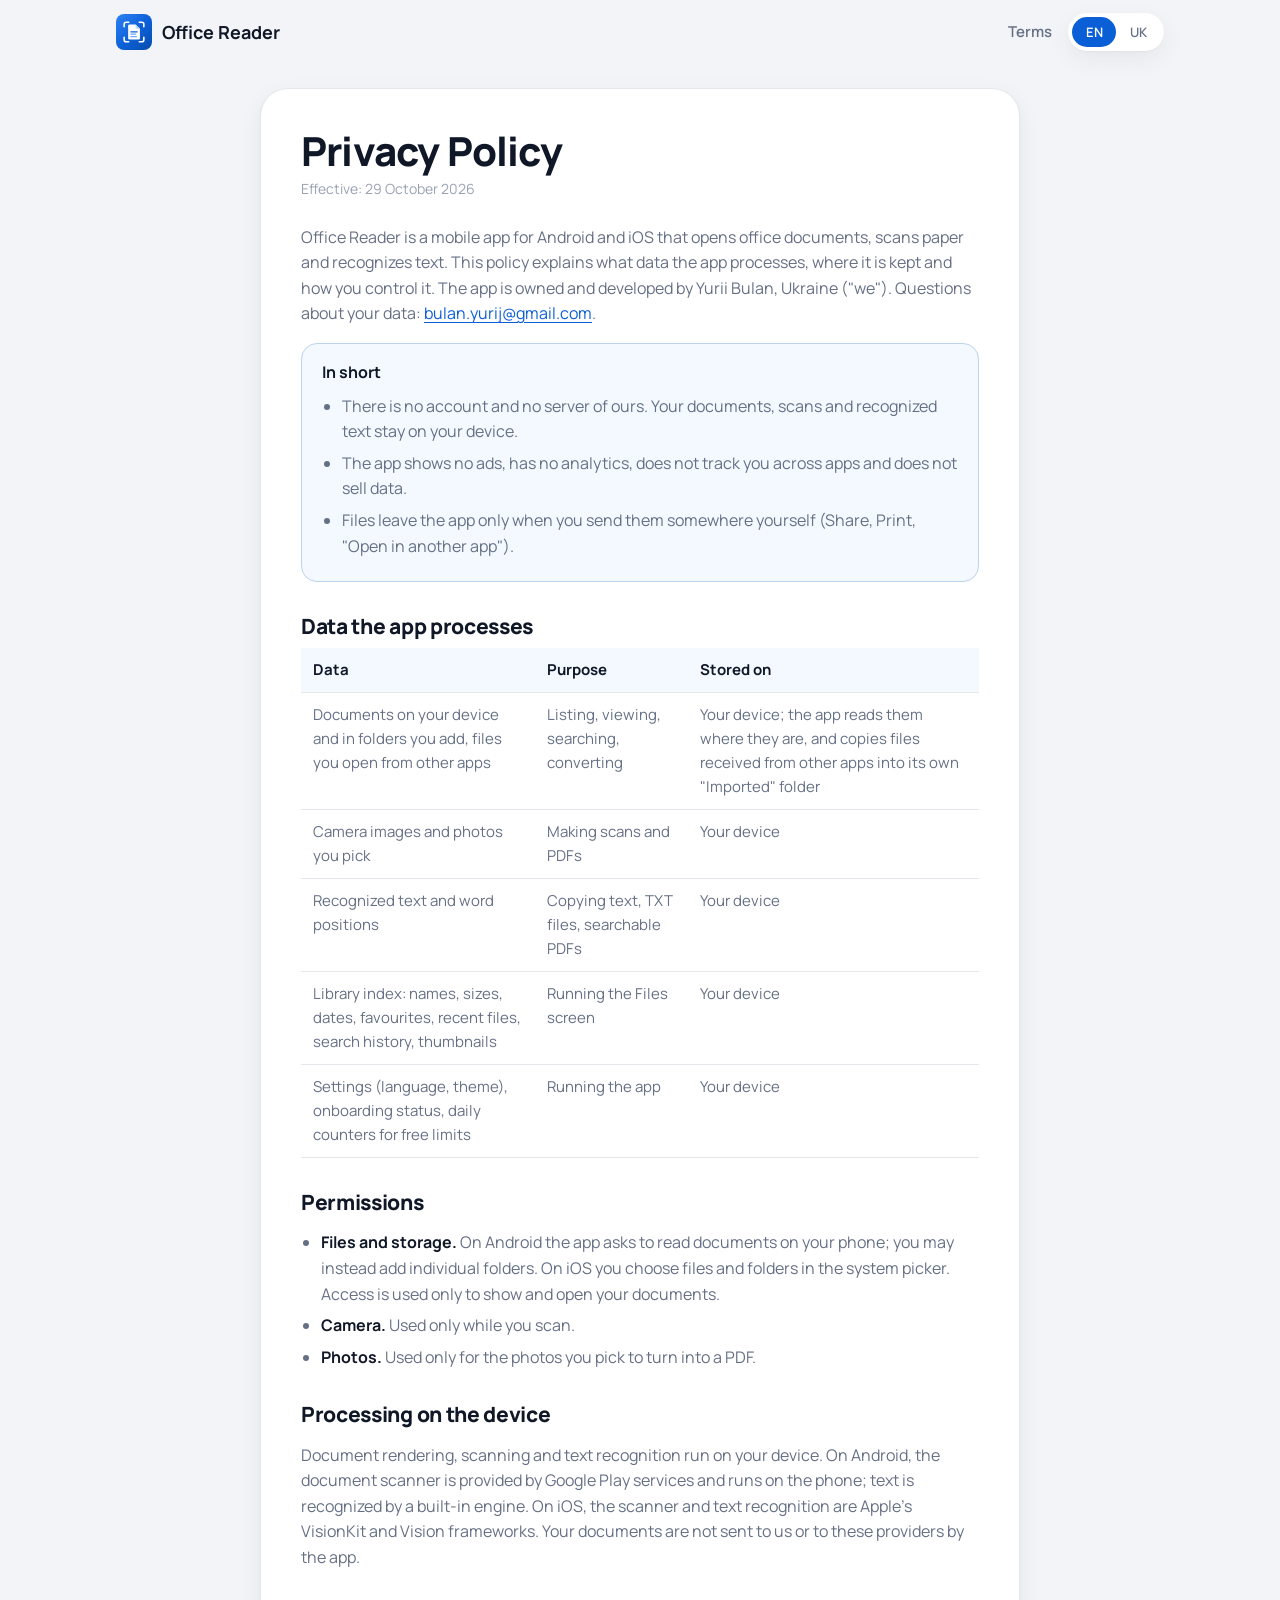
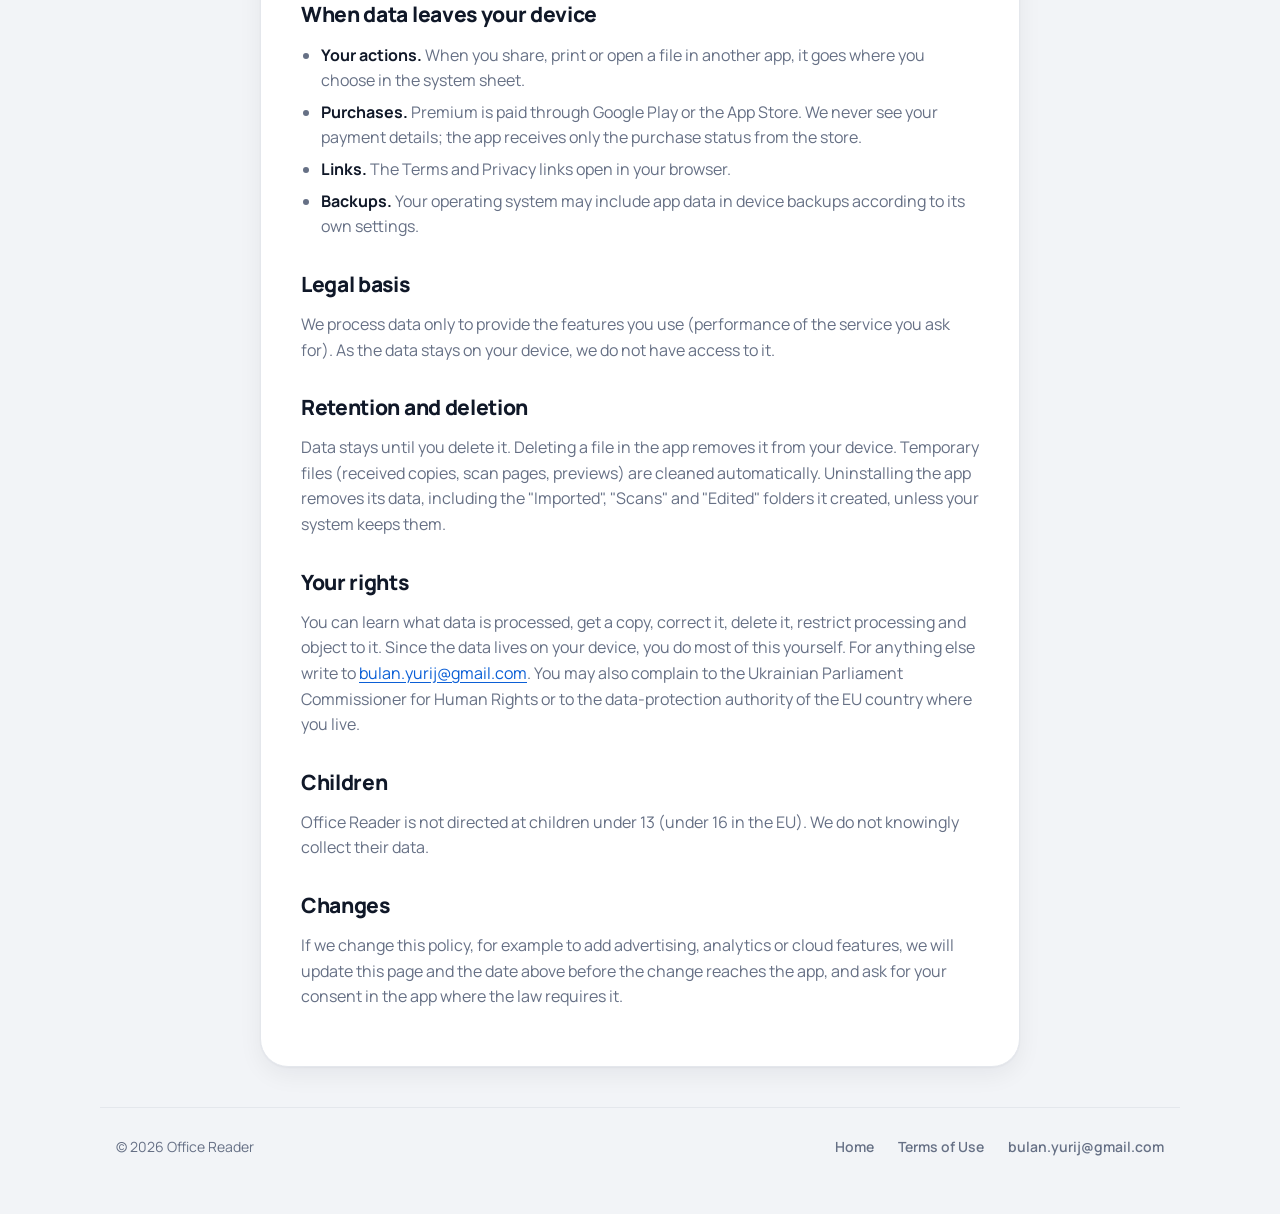
==== privacy.html @ c8435c1b "Use the new app icon; fix hero gutter and ghost button in dark mode Co-Authored-By: Claude Opus 5.5 " ====
<!doctype html>
<html lang="en" data-lang="en" data-title-en="Privacy Policy · Office Reader" data-title-uk="Політика конфіденційності · Office Reader">
<head>
<meta charset="utf-8">
<meta name="viewport" content="width=device-width, initial-scale=1">
<title>Privacy Policy · Office Reader</title>
<meta name="description" content="How Office Reader handles your documents and data.">
<link rel="icon" href="img/mark.svg" type="image/svg+xml">
<link rel="apple-touch-icon" href="img/apple-touch-icon.png">
<link rel="preconnect" href="https://fonts.googleapis.com">
<link rel="preconnect" href="https://fonts.gstatic.com" crossorigin>
<link href="https://fonts.googleapis.com/css2?family=Manrope:wght@400;500;600;700;800&display=swap" rel="stylesheet">
<link rel="stylesheet" href="site.css">
</head>
<body>
<header class="top">
  <div class="wrap">
    <a class="brand" href="./"><img src="img/mark.svg" alt="">Office Reader</a>
    <nav>
      <a class="link" href="terms.html"><span lang="en">Terms</span><span lang="uk">Умови</span></a>
      <div class="lang" role="group" aria-label="Language">
        <button type="button" data-set="en" aria-pressed="true">EN</button>
        <button type="button" data-set="uk" aria-pressed="false">UK</button>
      </div>
    </nav>
  </div>
</header>

<main class="wrap">
<article class="doc" lang="en">
  <h1>Privacy Policy</h1>
  <p class="date">Effective: 29 October 2026</p>
  <p>Office Reader is a mobile app for Android and iOS that opens office documents, scans paper and recognizes text. This policy explains what data the app processes, where it is kept and how you control it. The app is owned and developed by Yurii Bulan, Ukraine ("we"). Questions about your data: <a href="mailto:bulan.yurij@gmail.com">bulan.yurij@gmail.com</a>.</p>

  <div class="summary">
    <strong>In short</strong>
    <ul>
      <li>There is no account and no server of ours. Your documents, scans and recognized text stay on your device.</li>
      <li>The app shows no ads, has no analytics, does not track you across apps and does not sell data.</li>
      <li>Files leave the app only when you send them somewhere yourself (Share, Print, "Open in another app").</li>
    </ul>
  </div>

  <h2>Data the app processes</h2>
  <div class="table-wrap"><table>
    <tr><th>Data</th><th>Purpose</th><th>Stored on</th></tr>
    <tr><td>Documents on your device and in folders you add, files you open from other apps</td><td>Listing, viewing, searching, converting</td><td>Your device; the app reads them where they are, and copies files received from other apps into its own "Imported" folder</td></tr>
    <tr><td>Camera images and photos you pick</td><td>Making scans and PDFs</td><td>Your device</td></tr>
    <tr><td>Recognized text and word positions</td><td>Copying text, TXT files, searchable PDFs</td><td>Your device</td></tr>
    <tr><td>Library index: names, sizes, dates, favourites, recent files, search history, thumbnails</td><td>Running the Files screen</td><td>Your device</td></tr>
    <tr><td>Settings (language, theme), onboarding status, daily counters for free limits</td><td>Running the app</td><td>Your device</td></tr>
  </table></div>

  <h2>Permissions</h2>
  <ul>
    <li><strong>Files and storage.</strong> On Android the app asks to read documents on your phone; you may instead add individual folders. On iOS you choose files and folders in the system picker. Access is used only to show and open your documents.</li>
    <li><strong>Camera.</strong> Used only while you scan.</li>
    <li><strong>Photos.</strong> Used only for the photos you pick to turn into a PDF.</li>
  </ul>

  <h2>Processing on the device</h2>
  <p>Document rendering, scanning and text recognition run on your device. On Android, the document scanner is provided by Google Play services and runs on the phone; text is recognized by a built-in engine. On iOS, the scanner and text recognition are Apple's VisionKit and Vision frameworks. Your documents are not sent to us or to these providers by the app.</p>

  <h2>When data leaves your device</h2>
  <ul>
    <li><strong>Your actions.</strong> When you share, print or open a file in another app, it goes where you choose in the system sheet.</li>
    <li><strong>Purchases.</strong> Premium is paid through Google Play or the App Store. We never see your payment details; the app receives only the purchase status from the store.</li>
    <li><strong>Links.</strong> The Terms and Privacy links open in your browser.</li>
    <li><strong>Backups.</strong> Your operating system may include app data in device backups according to its own settings.</li>
  </ul>

  <h2>Legal basis</h2>
  <p>We process data only to provide the features you use (performance of the service you ask for). As the data stays on your device, we do not have access to it.</p>

  <h2>Retention and deletion</h2>
  <p>Data stays until you delete it. Deleting a file in the app removes it from your device. Temporary files (received copies, scan pages, previews) are cleaned automatically. Uninstalling the app removes its data, including the "Imported", "Scans" and "Edited" folders it created, unless your system keeps them.</p>

  <h2>Your rights</h2>
  <p>You can learn what data is processed, get a copy, correct it, delete it, restrict processing and object to it. Since the data lives on your device, you do most of this yourself. For anything else write to <a href="mailto:bulan.yurij@gmail.com">bulan.yurij@gmail.com</a>. You may also complain to the Ukrainian Parliament Commissioner for Human Rights or to the data-protection authority of the EU country where you live.</p>

  <h2>Children</h2>
  <p>Office Reader is not directed at children under 13 (under 16 in the EU). We do not knowingly collect their data.</p>

  <h2>Changes</h2>
  <p>If we change this policy, for example to add advertising, analytics or cloud features, we will update this page and the date above before the change reaches the app, and ask for your consent in the app where the law requires it.</p>
</article>

<article class="doc" lang="uk">
  <h1>Політика конфіденційності</h1>
  <p class="date">Набирає чинності: 29 жовтня 2026 року</p>
  <p>Office Reader — мобільний застосунок для Android та iOS, який відкриває офісні документи, сканує папір і розпізнає текст. Ця політика пояснює, які дані він обробляє, де вони зберігаються і як ними керувати. Власник і розробник застосунку — Юрій Булан (Yurii Bulan), Україна («ми»). Питання щодо даних: <a href="mailto:bulan.yurij@gmail.com">bulan.yurij@gmail.com</a>.</p>

  <div class="summary">
    <strong>Коротко</strong>
    <ul>
      <li>Немає облікового запису й нашого сервера. Ваші документи, скани й розпізнаний текст залишаються на пристрої.</li>
      <li>Застосунок не показує рекламу, не має аналітики, не відстежує вас між застосунками й не продає дані.</li>
      <li>Файли залишають застосунок лише тоді, коли ви самі їх кудись надсилаєте («Поділитися», «Друк», «Відкрити в іншому застосунку»).</li>
    </ul>
  </div>

  <h2>Які дані обробляє застосунок</h2>
  <div class="table-wrap"><table>
    <tr><th>Дані</th><th>Навіщо</th><th>Де зберігаються</th></tr>
    <tr><td>Документи на пристрої й у доданих папках, файли, відкриті з інших застосунків</td><td>Список, перегляд, пошук, конвертація</td><td>Ваш пристрій; застосунок читає їх на місці, а файли з інших застосунків копіює у власну папку «Імпортовані»</td></tr>
    <tr><td>Знімки камери й вибрані фото</td><td>Створення сканів і PDF</td><td>Ваш пристрій</td></tr>
    <tr><td>Розпізнаний текст і положення слів</td><td>Копіювання тексту, TXT-файли, PDF з пошуком</td><td>Ваш пристрій</td></tr>
    <tr><td>Індекс бібліотеки: назви, розміри, дати, обрані, недавні, історія пошуку, мініатюри</td><td>Робота екрана «Файли»</td><td>Ваш пристрій</td></tr>
    <tr><td>Налаштування (мова, тема), стан онбордингу, денні лічильники безкоштовних лімітів</td><td>Робота застосунку</td><td>Ваш пристрій</td></tr>
  </table></div>

  <h2>Дозволи</h2>
  <ul>
    <li><strong>Файли й сховище.</strong> На Android застосунок просить доступ до документів на телефоні; замість цього можна додати окремі папки. На iOS ви обираєте файли й папки в системному вікні. Доступ використовується лише для показу й відкриття ваших документів.</li>
    <li><strong>Камера.</strong> Лише під час сканування.</li>
    <li><strong>Фото.</strong> Лише ті фото, які ви обираєте для перетворення в PDF.</li>
  </ul>

  <h2>Обробка на пристрої</h2>
  <p>Відображення документів, сканування й розпізнавання тексту відбуваються на вашому пристрої. На Android сканер документів надають сервіси Google Play, і він працює на телефоні; текст розпізнає вбудований рушій. На iOS сканер і розпізнавання тексту — це фреймворки Apple VisionKit і Vision. Застосунок не надсилає ваші документи ні нам, ні цим постачальникам.</p>

  <h2>Коли дані залишають пристрій</h2>
  <ul>
    <li><strong>Ваші дії.</strong> Коли ви ділитеся файлом, друкуєте його чи відкриваєте в іншому застосунку, він потрапляє туди, куди ви оберете в системному меню.</li>
    <li><strong>Покупки.</strong> Premium оплачується через Google Play або App Store. Ми не бачимо платіжних даних; застосунок отримує від магазину лише статус покупки.</li>
    <li><strong>Посилання.</strong> Посилання на Умови й Політику відкриваються у вашому браузері.</li>
    <li><strong>Резервні копії.</strong> Операційна система може включати дані застосунку в резервні копії пристрою згідно зі своїми налаштуваннями.</li>
  </ul>

  <h2>Підстава обробки</h2>
  <p>Ми обробляємо дані лише для надання функцій, якими ви користуєтеся (виконання послуги, яку ви просите). Оскільки дані залишаються на вашому пристрої, ми не маємо до них доступу.</p>

  <h2>Зберігання й видалення</h2>
  <p>Дані зберігаються, доки ви їх не видалите. Видалення файлу в застосунку видаляє його з пристрою. Тимчасові файли (отримані копії, сторінки сканів, мініатюри) прибираються автоматично. Видалення застосунку видаляє його дані, зокрема створені ним папки «Імпортовані», «Scans» та «Edited», якщо система їх не зберігає.</p>

  <h2>Ваші права</h2>
  <p>Ви маєте право знати, які дані обробляються, отримати їх копію, виправити, видалити, обмежити обробку й заперечити проти неї. Оскільки дані зберігаються на вашому пристрої, більшість цього ви робите самі. З інших питань напишіть на <a href="mailto:bulan.yurij@gmail.com">bulan.yurij@gmail.com</a>. Ви також можете звернутися до Уповноваженого Верховної Ради України з прав людини або до наглядового органу країни ЄС, де проживаєте.</p>

  <h2>Діти</h2>
  <p>Office Reader не призначений для дітей до 13 років (до 16 років у ЄС). Ми свідомо не збираємо їхніх даних.</p>

  <h2>Зміни</h2>
  <p>Якщо ми змінимо політику, наприклад додамо рекламу, аналітику чи хмарні функції, ми оновимо цю сторінку й дату вище до того, як зміна з'явиться в застосунку, і попросимо вашої згоди в застосунку, де цього вимагає закон.</p>
</article>
</main>

<footer>
  <div class="wrap">
    <span class="copy">© 2026 Office Reader</span>
    <a href="./"><span lang="en">Home</span><span lang="uk">Головна</span></a>
    <a href="terms.html"><span lang="en">Terms of Use</span><span lang="uk">Умови використання</span></a>
    <a href="mailto:bulan.yurij@gmail.com">bulan.yurij@gmail.com</a>
  </div>
</footer>
<script src="site.js"></script>
</body>
</html>
---- site.css ----
/* Office Reader site. Tokens follow the app theme (assets/color/colors.xml). */
:root {
  --bg: #F2F4F7;
  --surface: #FFFFFF;
  --subtle: #E6F1FF;
  --accent-bg: #F3F9FF;
  --text: #101828;
  --text-2: #667085;
  --text-3: #98A2B3;
  --border: #E4E7EC;
  --brand: #0B5FD6;
  --brand-pressed: #094CAB;
  --brand-soft: #BAD4EE;
  --pdf: #E5484D;
  --word: #2B6CDB;
  --excel: #1D9A5B;
  --ppt: #E8730C;
  --images: #0E9AA7;
  --books: #7C4DDB;
  --radius: 20px;
  --shadow: 0 1px 2px rgba(16, 24, 40, .04), 0 8px 24px rgba(16, 24, 40, .06);
  color-scheme: light;
}
@media (prefers-color-scheme: dark) {
  :root:not([data-theme="light"]) {
    --bg: #0F172A; --surface: #1E293B; --subtle: #2E6A9E; --accent-bg: #0F2233;
    --text: #FFFFFF; --text-2: #CBD5E1; --text-3: #94A3B8; --border: #334155;
    --brand: #6EA8FF; --brand-pressed: #094CAB; --brand-soft: #2E6A9E;
    --pdf: #FF6B6F; --word: #6A9DF2; --excel: #3FC782; --ppt: #FF9A45;
    --images: #33C5D1; --books: #A584F2;
    --shadow: none; color-scheme: dark;
  }
}
:root[data-theme="dark"] {
  --bg: #0F172A; --surface: #1E293B; --subtle: #2E6A9E; --accent-bg: #0F2233;
  --text: #FFFFFF; --text-2: #CBD5E1; --text-3: #94A3B8; --border: #334155;
  --brand: #6EA8FF; --brand-pressed: #094CAB; --brand-soft: #2E6A9E;
  --pdf: #FF6B6F; --word: #6A9DF2; --excel: #3FC782; --ppt: #FF9A45;
  --images: #33C5D1; --books: #A584F2;
  --shadow: none; color-scheme: dark;
}

* { box-sizing: border-box; }
html { -webkit-text-size-adjust: 100%; }
body {
  margin: 0;
  background: var(--bg);
  color: var(--text);
  font: 16px/1.6 "Manrope", system-ui, -apple-system, "Segoe UI", sans-serif;
}
a { color: var(--brand); text-underline-offset: 3px; }
img { max-width: 100%; display: block; }

/* Language: both texts are in the page, one is shown. */
html[data-lang="en"] [lang="uk"]:not(html),
html[data-lang="uk"] [lang="en"]:not(html) { display: none !important; }

.wrap { max-width: 1080px; margin: 0 auto; padding: 0 16px; }

/* Header */
.top {
  position: sticky; top: 0; z-index: 10;
  background: color-mix(in srgb, var(--bg) 88%, transparent);
  backdrop-filter: blur(12px);
  -webkit-backdrop-filter: blur(12px);
}
.top .wrap { display: flex; align-items: center; gap: 12px; height: 64px; }
.brand { display: flex; align-items: center; gap: 10px; color: var(--text); text-decoration: none; font-weight: 700; font-size: 18px; }
.brand img { width: 36px; height: 36px; }
.top nav { margin-left: auto; display: flex; align-items: center; gap: 4px; }
.top nav a.link { color: var(--text-2); text-decoration: none; font-weight: 600; font-size: 15px; padding: 8px 12px; border-radius: 999px; }
.top nav a.link:hover { color: var(--text); background: var(--surface); }
.lang { display: inline-flex; background: var(--surface); border-radius: 999px; padding: 4px; box-shadow: var(--shadow); }
.lang button {
  border: 0; background: none; font: 600 13px "Manrope", sans-serif; color: var(--text-2);
  padding: 6px 12px; border-radius: 999px; cursor: pointer; min-width: 44px;
}
.lang button[aria-pressed="true"] { background: var(--brand); color: #fff; }
@media (max-width: 640px) { .top nav a.link { display: none; } }

/* Hero */
.hero { display: grid; grid-template-columns: 1.1fr .9fr; gap: 48px; align-items: center; padding-top: 56px; padding-bottom: 72px; }
.eyebrow {
  display: inline-flex; align-items: center; gap: 8px; background: var(--subtle); color: var(--brand);
  font-weight: 700; font-size: 13px; padding: 6px 12px; border-radius: 999px;
}
:root[data-theme="dark"] .eyebrow { color: #fff; }
@media (prefers-color-scheme: dark) { :root:not([data-theme="light"]) .eyebrow { color: #fff; } }
h1 { font-size: clamp(36px, 6vw, 56px); line-height: 1.08; letter-spacing: -.02em; margin: 18px 0 16px; font-weight: 800; }
.lead { font-size: 19px; color: var(--text-2); margin: 0 0 28px; max-width: 34em; }
.cta { display: flex; flex-wrap: wrap; gap: 12px; align-items: center; }
.btn {
  display: inline-flex; align-items: center; justify-content: center; gap: 8px; min-height: 52px;
  padding: 0 28px; border-radius: 999px; font-weight: 700; font-size: 16px; text-decoration: none;
  background: var(--brand); color: #fff;
}
:root[data-theme="dark"] .btn:not(.ghost) { background: #0B5FD6; }
@media (prefers-color-scheme: dark) { :root:not([data-theme="light"]) .btn:not(.ghost) { background: #0B5FD6; } }
.btn:not(.ghost):hover { background: var(--brand-pressed) !important; }
.btn.ghost:hover { border-color: var(--brand); }
.btn.ghost { background: var(--surface); color: var(--text); border: 1px solid var(--border); }
.note { color: var(--text-3); font-size: 14px; margin-top: 14px; }
.types { display: flex; flex-wrap: wrap; gap: 8px; margin-top: 28px; }
.chip {
  font-size: 12px; font-weight: 800; letter-spacing: .02em; color: #fff;
  padding: 4px 9px; border-radius: 6px;
}
.chip.pdf { background: var(--pdf); } .chip.word { background: var(--word); }
.chip.excel { background: var(--excel); } .chip.ppt { background: var(--ppt); }
.chip.text { background: var(--text-2); } .chip.img { background: var(--images); }

.phones { position: relative; display: flex; justify-content: center; min-height: 520px; }
.phone {
  width: 250px; border-radius: 36px; background: #101828; padding: 9px;
  box-shadow: 0 30px 60px -20px rgba(16, 24, 40, .35);
}
.phone img { border-radius: 28px; width: 100%; aspect-ratio: 1080 / 2400; object-fit: cover; background: var(--surface); }
.phones .phone.back { position: absolute; transform: translate(-46%, 40px) rotate(-6deg); opacity: .96; }
.phones .phone.front { position: relative; transform: translateX(22%); }
@media (max-width: 860px) {
  .hero { grid-template-columns: 1fr; padding-top: 32px; gap: 32px; }
  .phones { min-height: 0; }
  .phone { width: 200px; }
  .phones .phone.back { transform: translate(-40%, 28px) rotate(-6deg); }
  .phones .phone.front { transform: translateX(28%); }
}

/* Sections */
section { padding: 56px 0; }
.section-head { max-width: 640px; margin-bottom: 28px; }
h2 { font-size: clamp(26px, 4vw, 36px); line-height: 1.15; letter-spacing: -.015em; margin: 0 0 10px; font-weight: 800; }
.section-head p { color: var(--text-2); margin: 0; font-size: 17px; }

.grid { display: grid; grid-template-columns: repeat(3, 1fr); gap: 16px; }
@media (max-width: 900px) { .grid { grid-template-columns: repeat(2, 1fr); } }
@media (max-width: 600px) { .grid { grid-template-columns: 1fr; } }
.card {
  background: var(--surface); border-radius: var(--radius); padding: 24px;
  border: 1px solid var(--border); box-shadow: var(--shadow);
}
.card h3 { margin: 16px 0 6px; font-size: 18px; font-weight: 700; }
.card p { margin: 0; color: var(--text-2); font-size: 15px; }
.icon {
  width: 48px; height: 48px; border-radius: 14px; display: grid; place-items: center;
  background: var(--subtle); color: var(--brand);
}
:root[data-theme="dark"] .icon { color: #fff; }
@media (prefers-color-scheme: dark) { :root:not([data-theme="light"]) .icon { color: #fff; } }
.icon svg { width: 24px; height: 24px; }

/* Showcase */
.showcase { display: grid; grid-template-columns: repeat(4, 1fr); gap: 20px; }
.showcase figure { margin: 0; }
.showcase .phone { width: 100%; max-width: 240px; margin: 0 auto; }
.showcase figcaption { text-align: center; margin-top: 14px; font-weight: 700; }
.showcase figcaption span { display: block; font-weight: 500; color: var(--text-2); font-size: 14px; }
@media (max-width: 900px) { .showcase { grid-template-columns: repeat(2, 1fr); } }
@media (max-width: 480px) { .showcase { gap: 12px; } .showcase .phone { padding: 6px; border-radius: 26px; } .showcase .phone img { border-radius: 20px; } }

/* Privacy band */
.band {
  background: var(--brand); color: #fff; border-radius: 28px; padding: 40px;
  display: grid; grid-template-columns: 1.2fr 1fr; gap: 32px; align-items: center;
}
:root[data-theme="dark"] .band { background: #094CAB; }
@media (prefers-color-scheme: dark) { :root:not([data-theme="light"]) .band { background: #094CAB; } }
.band h2 { color: #fff; }
.band p { color: rgba(255, 255, 255, .85); margin: 0; font-size: 17px; }
.band ul { list-style: none; margin: 0; padding: 0; display: grid; gap: 12px; }
.band li { background: rgba(255, 255, 255, .12); border-radius: 14px; padding: 12px 16px; font-weight: 600; }
@media (max-width: 800px) { .band { grid-template-columns: 1fr; padding: 28px 20px; } }

/* Plans */
.plans { display: grid; grid-template-columns: 1fr 1fr; gap: 16px; }
@media (max-width: 700px) { .plans { grid-template-columns: 1fr; } }
.plan h3 { margin-top: 0; font-size: 20px; }
.plan ul { margin: 14px 0 0; padding: 0; list-style: none; display: grid; gap: 10px; }
.plan li { display: flex; gap: 10px; color: var(--text-2); font-size: 15px; }
.plan li::before { content: ""; flex: none; width: 20px; height: 20px; margin-top: 2px; border-radius: 50%; background: var(--subtle) url("data:image/svg+xml,%3Csvg xmlns='http://www.w3.org/2000/svg' viewBox='0 0 20 20'%3E%3Cpath d='M6 10.5l2.5 2.5L14 7.5' fill='none' stroke='%230B5FD6' stroke-width='2' stroke-linecap='round' stroke-linejoin='round'/%3E%3C/svg%3E") center/20px no-repeat; }
.plan.pro { border: 2px solid var(--brand); }
.badge { display: inline-block; background: var(--brand); color: #fff; font-size: 12px; font-weight: 800; padding: 3px 9px; border-radius: 6px; margin-left: 6px; vertical-align: 3px; }
:root[data-theme="dark"] .badge { background: #0B5FD6; }
@media (prefers-color-scheme: dark) { :root:not([data-theme="light"]) .badge { background: #0B5FD6; } }
.price { color: var(--text-2); font-size: 14px; margin-top: 16px; }

/* Footer */
footer { padding: 40px 0 56px; color: var(--text-2); font-size: 14px; }
footer .wrap { display: flex; flex-wrap: wrap; gap: 12px 24px; align-items: center; border-top: 1px solid var(--border); padding-top: 28px; }
footer a { color: var(--text-2); text-decoration: none; font-weight: 600; }
footer a:hover { color: var(--text); }
footer .copy { margin-right: auto; }

/* Legal pages */
.doc { max-width: 760px; margin: 24px auto 0; background: var(--surface); border-radius: 28px; padding: 40px; border: 1px solid var(--border); box-shadow: var(--shadow); }
@media (max-width: 640px) { .doc { padding: 24px 18px; border-radius: 20px; } }
.doc h1 { font-size: clamp(30px, 5vw, 40px); margin: 0 0 6px; }
.doc .date { color: var(--text-3); margin: 0 0 24px; font-size: 14px; }
.doc h2 { font-size: 21px; margin: 32px 0 10px; }
.doc p, .doc li { color: var(--text-2); }
.doc strong { color: var(--text); }
.doc ul { padding-left: 20px; }
.doc li { margin: 6px 0; }
.summary { background: var(--accent-bg); border: 1px solid var(--brand-soft); border-radius: 16px; padding: 16px 20px; }
.summary ul { margin: 8px 0 0; }
.table-wrap { overflow-x: auto; -webkit-overflow-scrolling: touch; }
table { width: 100%; border-collapse: collapse; font-size: 15px; min-width: 480px; }
th, td { text-align: left; padding: 10px 12px; border-bottom: 1px solid var(--border); vertical-align: top; color: var(--text-2); }
th { color: var(--text); font-weight: 700; background: var(--accent-bg); }
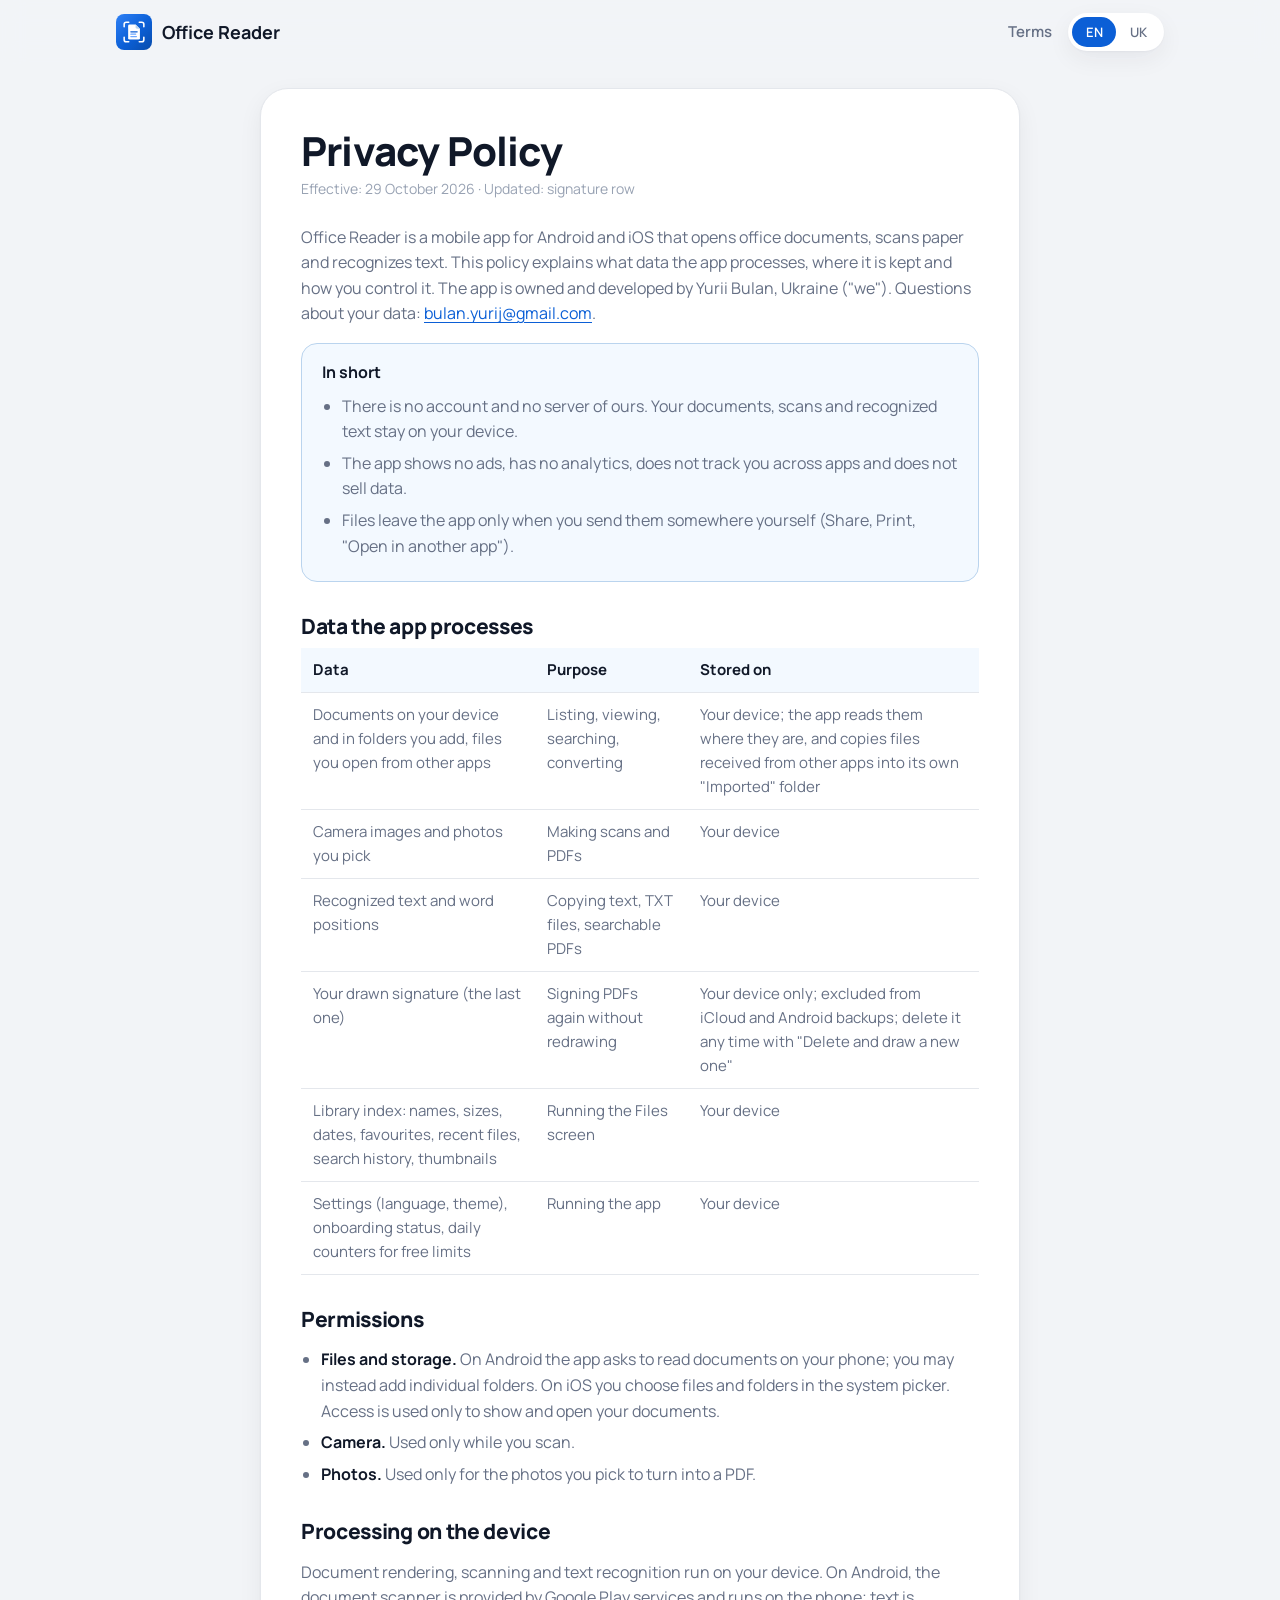
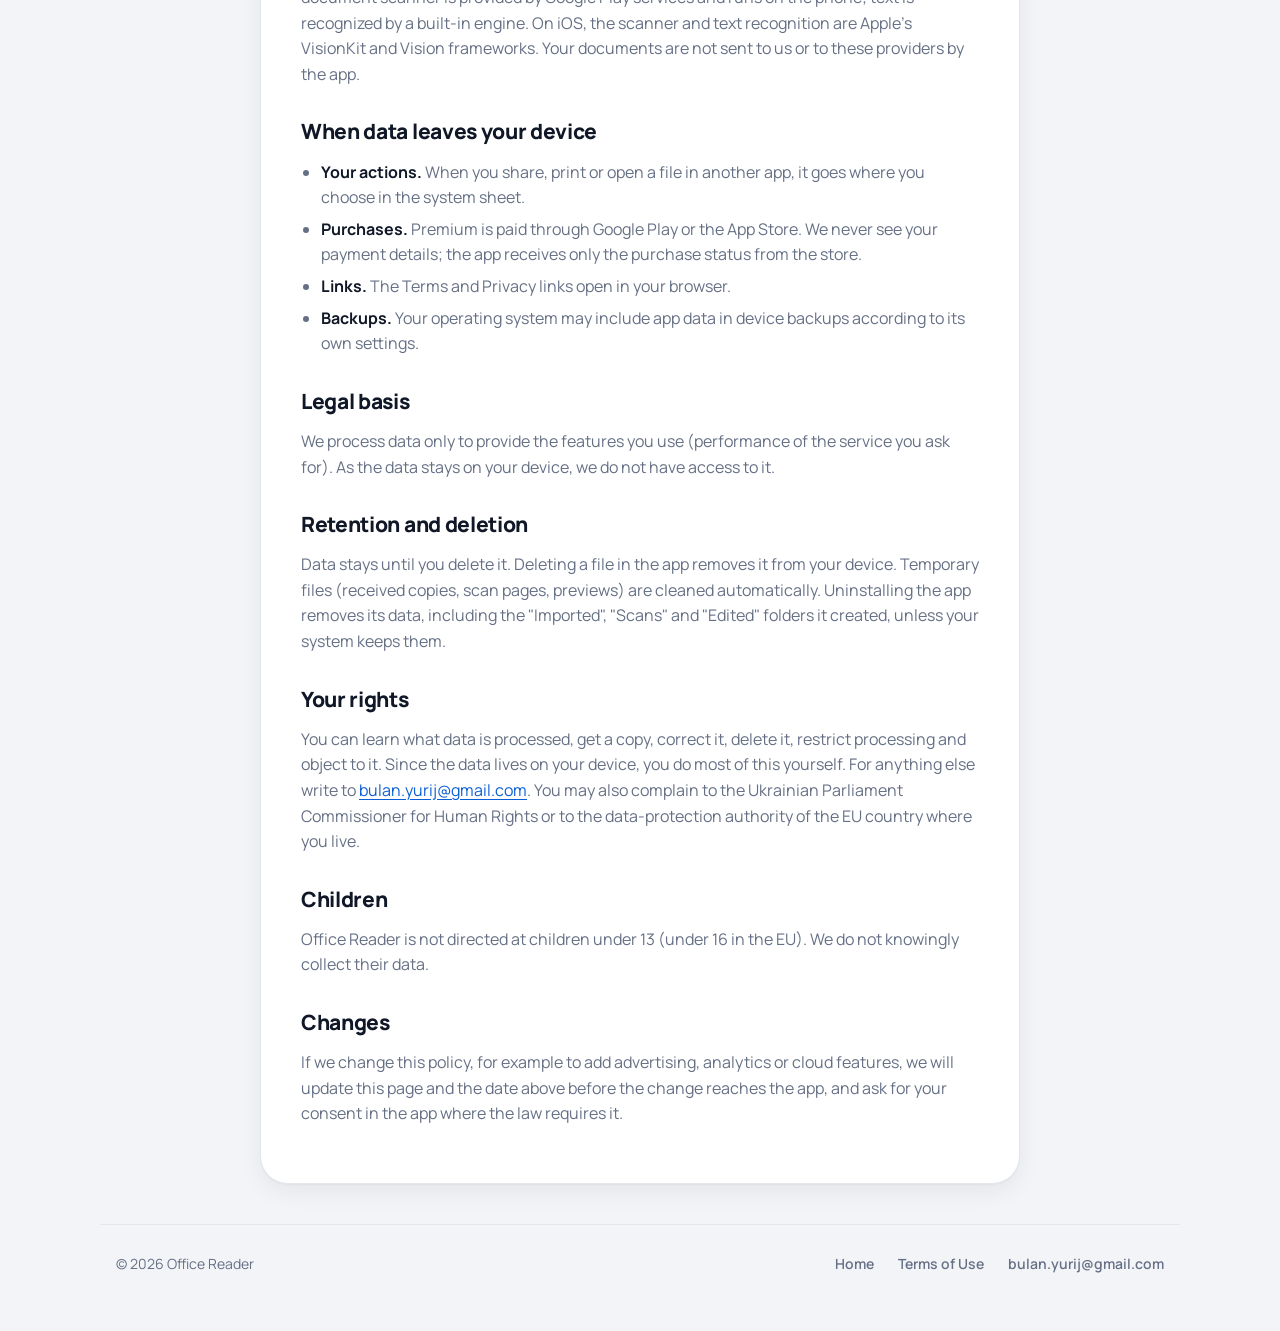
==== commit d187983c: "Privacy: the stored signature Co-Authored-By: Claude Opus 5.5 <noreply@anthropic.com>" ====
--- a/privacy.html
+++ b/privacy.html
@@ -29,7 +29,7 @@
 <main class="wrap">
 <article class="doc" lang="en">
   <h1>Privacy Policy</h1>
-  <p class="date">Effective: 29 October 2026</p>
+  <p class="date">Effective: 29 October 2026 · Updated: signature row</p>
   <p>Office Reader is a mobile app for Android and iOS that opens office documents, scans paper and recognizes text. This policy explains what data the app processes, where it is kept and how you control it. The app is owned and developed by Yurii Bulan, Ukraine ("we"). Questions about your data: <a href="mailto:bulan.yurij@gmail.com">bulan.yurij@gmail.com</a>.</p>
 
   <div class="summary">
@@ -47,6 +47,7 @@
     <tr><td>Documents on your device and in folders you add, files you open from other apps</td><td>Listing, viewing, searching, converting</td><td>Your device; the app reads them where they are, and copies files received from other apps into its own "Imported" folder</td></tr>
     <tr><td>Camera images and photos you pick</td><td>Making scans and PDFs</td><td>Your device</td></tr>
     <tr><td>Recognized text and word positions</td><td>Copying text, TXT files, searchable PDFs</td><td>Your device</td></tr>
+    <tr><td>Your drawn signature (the last one)</td><td>Signing PDFs again without redrawing</td><td>Your device only; excluded from iCloud and Android backups; delete it any time with "Delete and draw a new one"</td></tr>
     <tr><td>Library index: names, sizes, dates, favourites, recent files, search history, thumbnails</td><td>Running the Files screen</td><td>Your device</td></tr>
     <tr><td>Settings (language, theme), onboarding status, daily counters for free limits</td><td>Running the app</td><td>Your device</td></tr>
   </table></div>
@@ -105,6 +106,7 @@
     <tr><td>Документи на пристрої й у доданих папках, файли, відкриті з інших застосунків</td><td>Список, перегляд, пошук, конвертація</td><td>Ваш пристрій; застосунок читає їх на місці, а файли з інших застосунків копіює у власну папку «Імпортовані»</td></tr>
     <tr><td>Знімки камери й вибрані фото</td><td>Створення сканів і PDF</td><td>Ваш пристрій</td></tr>
     <tr><td>Розпізнаний текст і положення слів</td><td>Копіювання тексту, TXT-файли, PDF з пошуком</td><td>Ваш пристрій</td></tr>
+    <tr><td>Ваш намальований підпис (останній)</td><td>Повторний підпис PDF без малювання</td><td>Лише ваш пристрій; не потрапляє в резервні копії iCloud та Android; видалити будь-коли кнопкою «Видалити й намалювати новий»</td></tr>
     <tr><td>Індекс бібліотеки: назви, розміри, дати, обрані, недавні, історія пошуку, мініатюри</td><td>Робота екрана «Файли»</td><td>Ваш пристрій</td></tr>
     <tr><td>Налаштування (мова, тема), стан онбордингу, денні лічильники безкоштовних лімітів</td><td>Робота застосунку</td><td>Ваш пристрій</td></tr>
   </table></div>
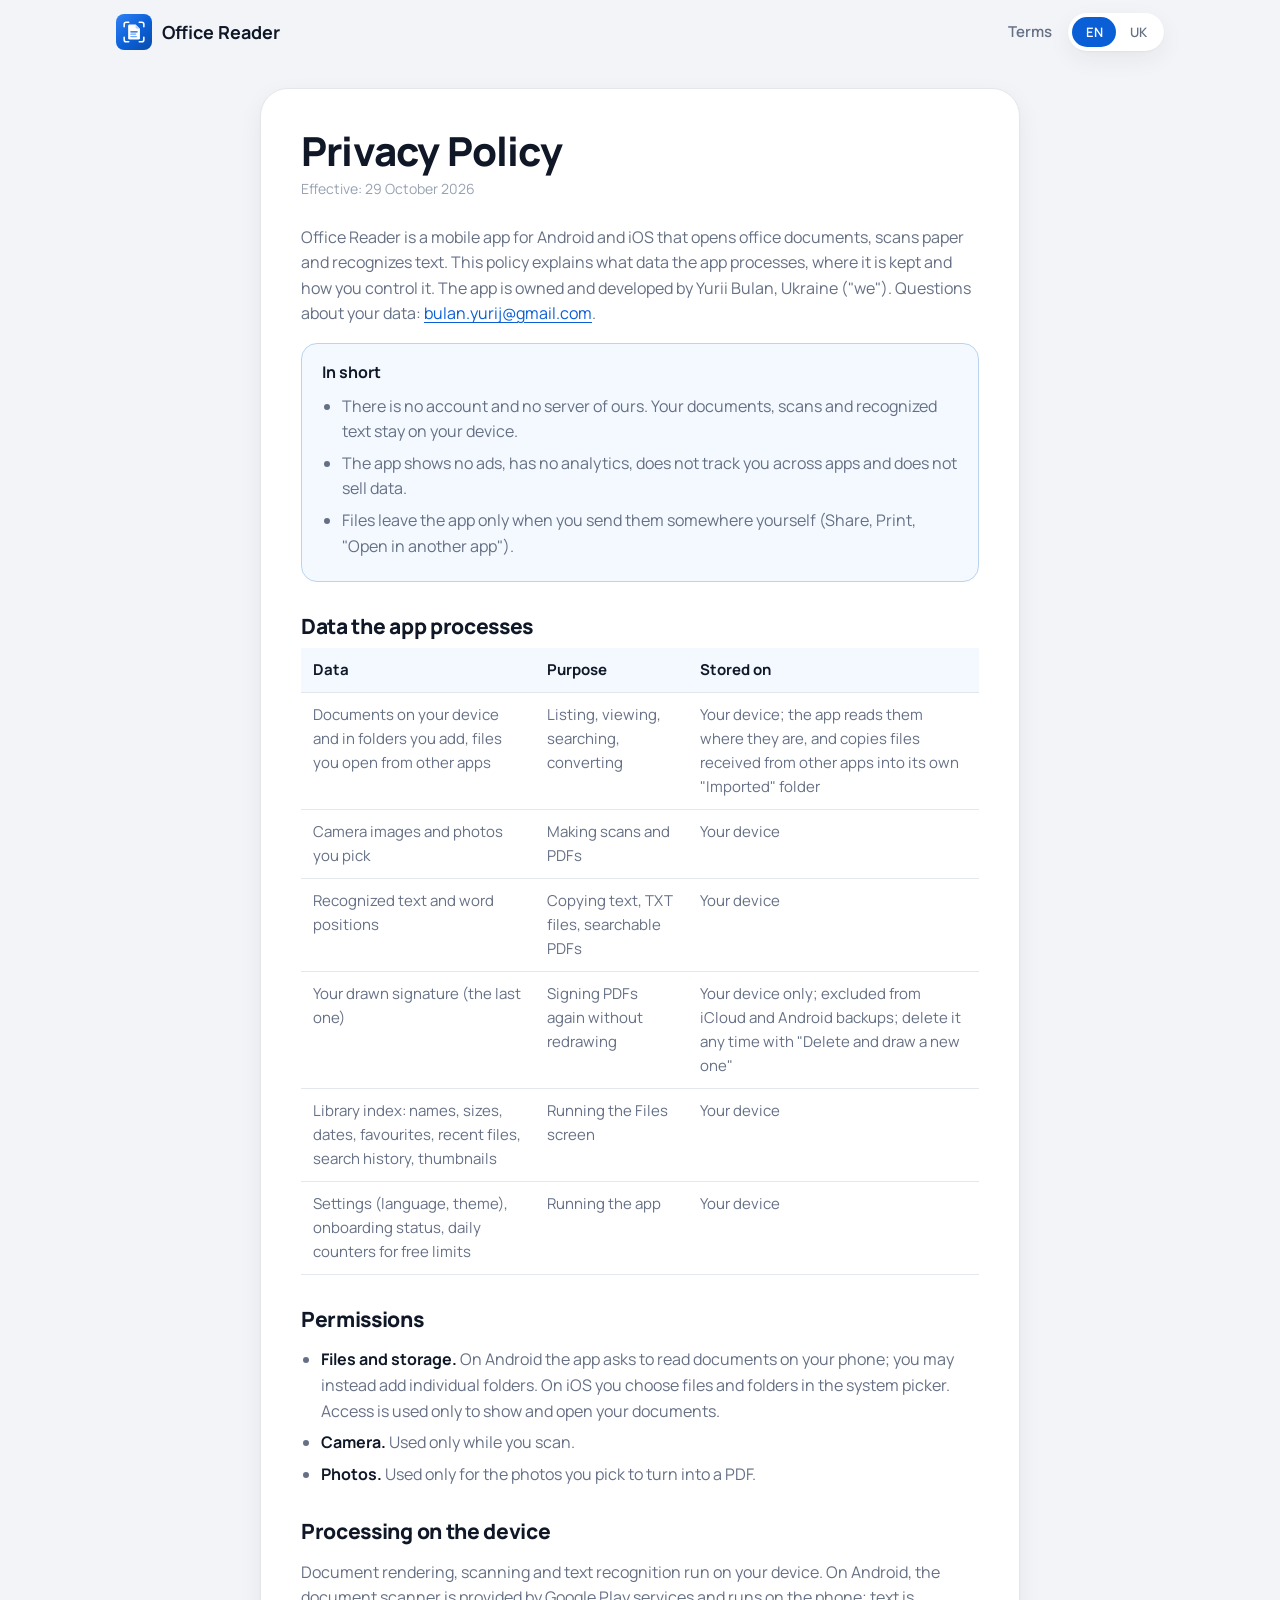
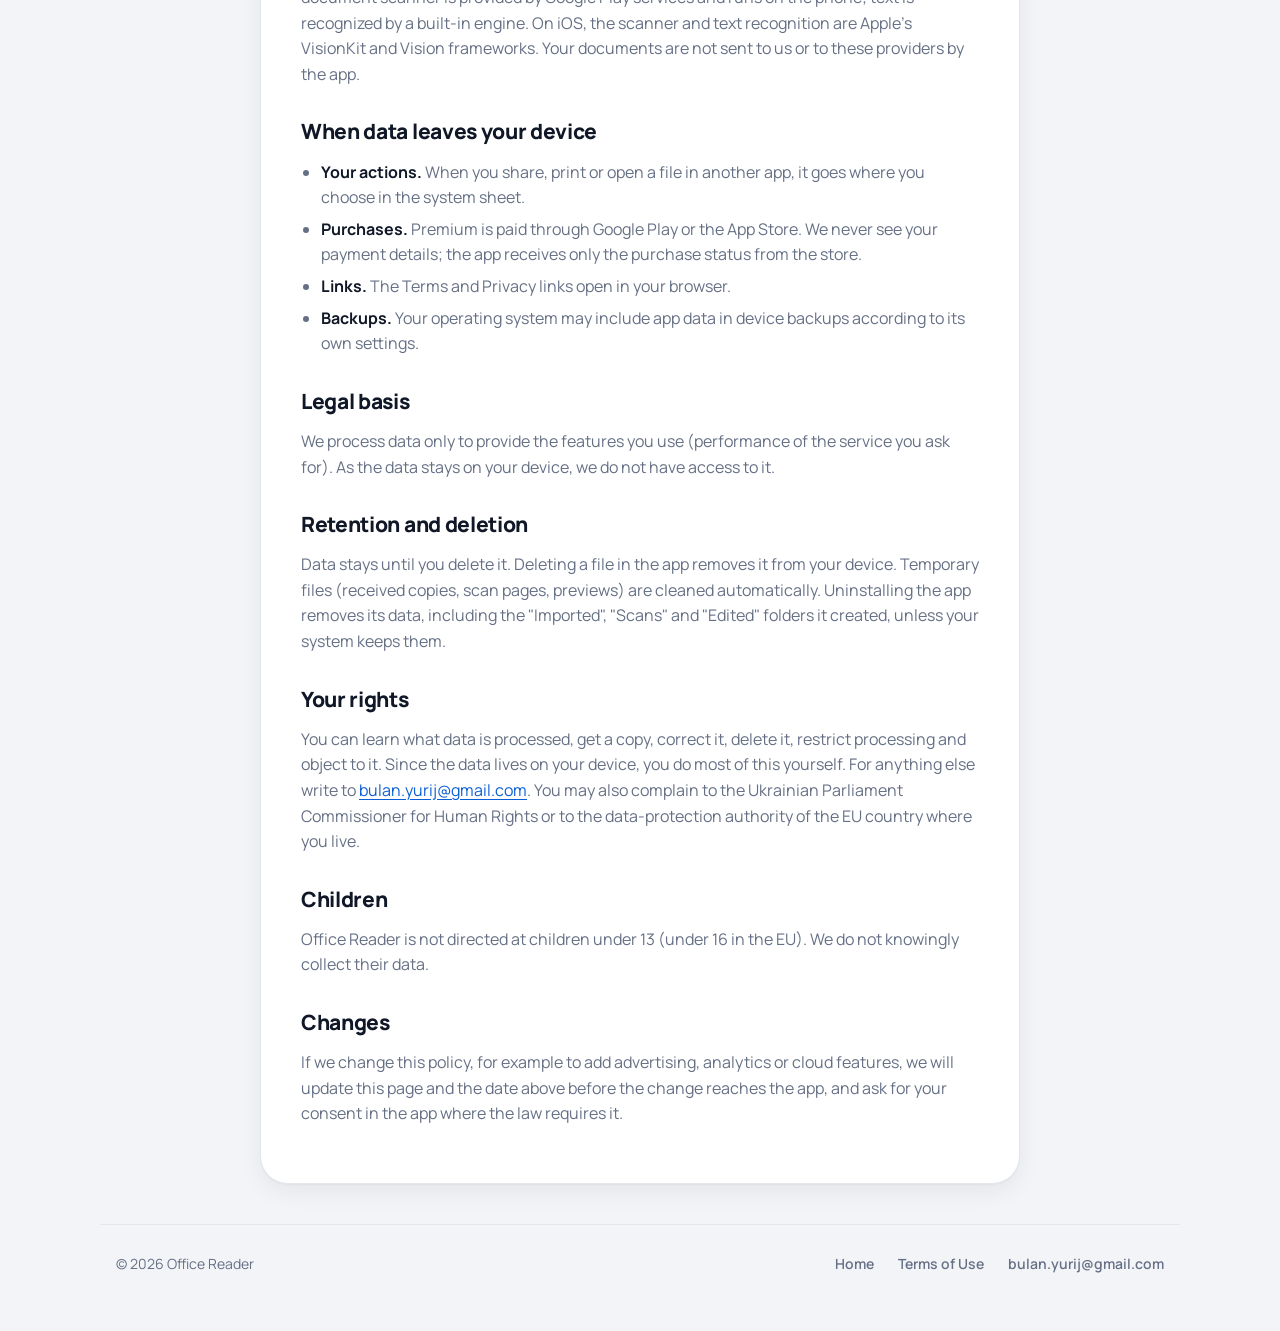
==== commit 5e3407b1: "Privacy: keep the effective date line plain Co-Authored-By: Claude Opus 5.5 <noreply@anthropic.com>" ====
--- a/privacy.html
+++ b/privacy.html
@@ -29,7 +29,7 @@
 <main class="wrap">
 <article class="doc" lang="en">
   <h1>Privacy Policy</h1>
-  <p class="date">Effective: 29 October 2026 · Updated: signature row</p>
+  <p class="date">Effective: 29 October 2026</p>
   <p>Office Reader is a mobile app for Android and iOS that opens office documents, scans paper and recognizes text. This policy explains what data the app processes, where it is kept and how you control it. The app is owned and developed by Yurii Bulan, Ukraine ("we"). Questions about your data: <a href="mailto:bulan.yurij@gmail.com">bulan.yurij@gmail.com</a>.</p>
 
   <div class="summary">
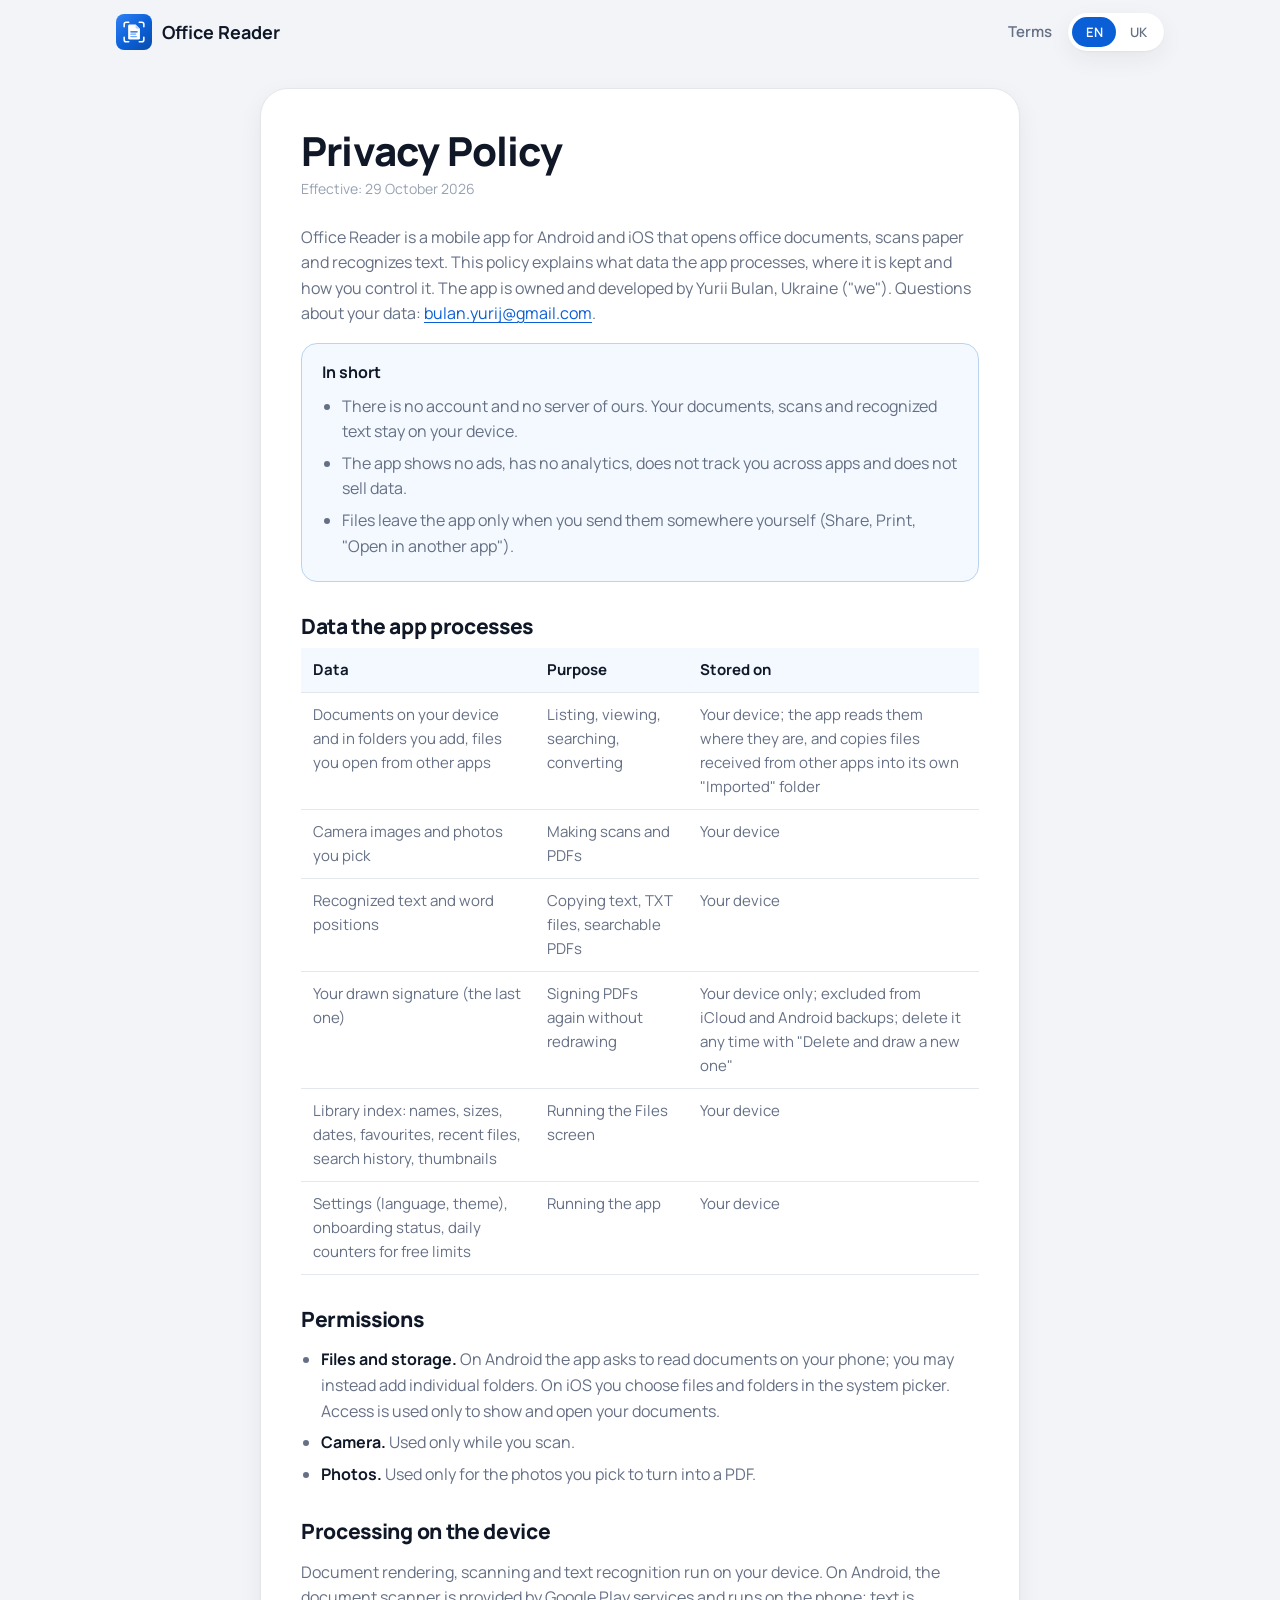
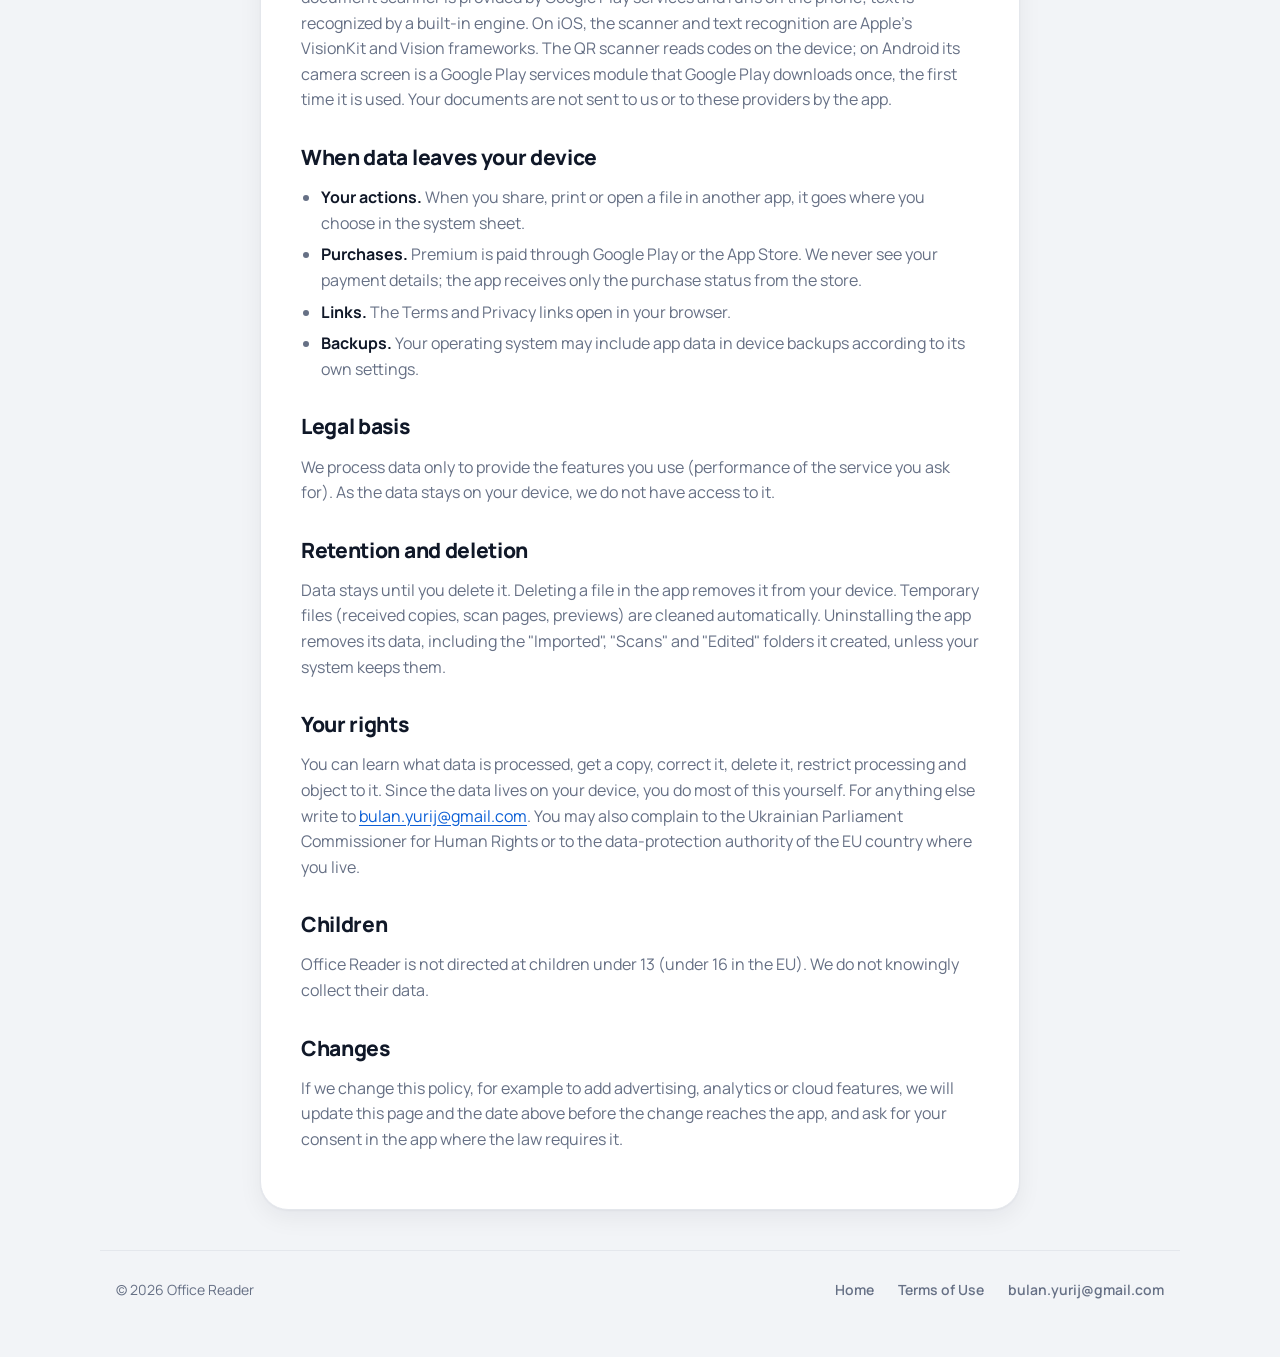
==== commit fea9a82a: "Privacy: the Android QR scanner module Co-Authored-By: Claude Opus 5.5 <noreply@anthropic.com>" ====
--- a/privacy.html
+++ b/privacy.html
@@ -60,7 +60,7 @@
   </ul>
 
   <h2>Processing on the device</h2>
-  <p>Document rendering, scanning and text recognition run on your device. On Android, the document scanner is provided by Google Play services and runs on the phone; text is recognized by a built-in engine. On iOS, the scanner and text recognition are Apple's VisionKit and Vision frameworks. Your documents are not sent to us or to these providers by the app.</p>
+  <p>Document rendering, scanning and text recognition run on your device. On Android, the document scanner is provided by Google Play services and runs on the phone; text is recognized by a built-in engine. On iOS, the scanner and text recognition are Apple's VisionKit and Vision frameworks. The QR scanner reads codes on the device; on Android its camera screen is a Google Play services module that Google Play downloads once, the first time it is used. Your documents are not sent to us or to these providers by the app.</p>
 
   <h2>When data leaves your device</h2>
   <ul>
@@ -119,7 +119,7 @@
   </ul>
 
   <h2>Обробка на пристрої</h2>
-  <p>Відображення документів, сканування й розпізнавання тексту відбуваються на вашому пристрої. На Android сканер документів надають сервіси Google Play, і він працює на телефоні; текст розпізнає вбудований рушій. На iOS сканер і розпізнавання тексту — це фреймворки Apple VisionKit і Vision. Застосунок не надсилає ваші документи ні нам, ні цим постачальникам.</p>
+  <p>Відображення документів, сканування й розпізнавання тексту відбуваються на вашому пристрої. На Android сканер документів надають сервіси Google Play, і він працює на телефоні; текст розпізнає вбудований рушій. На iOS сканер і розпізнавання тексту — це фреймворки Apple VisionKit і Vision. QR-сканер зчитує коди на пристрої; на Android його екран камери — модуль сервісів Google Play, який Google Play завантажує один раз, під час першого використання. Застосунок не надсилає ваші документи ні нам, ні цим постачальникам.</p>
 
   <h2>Коли дані залишають пристрій</h2>
   <ul>
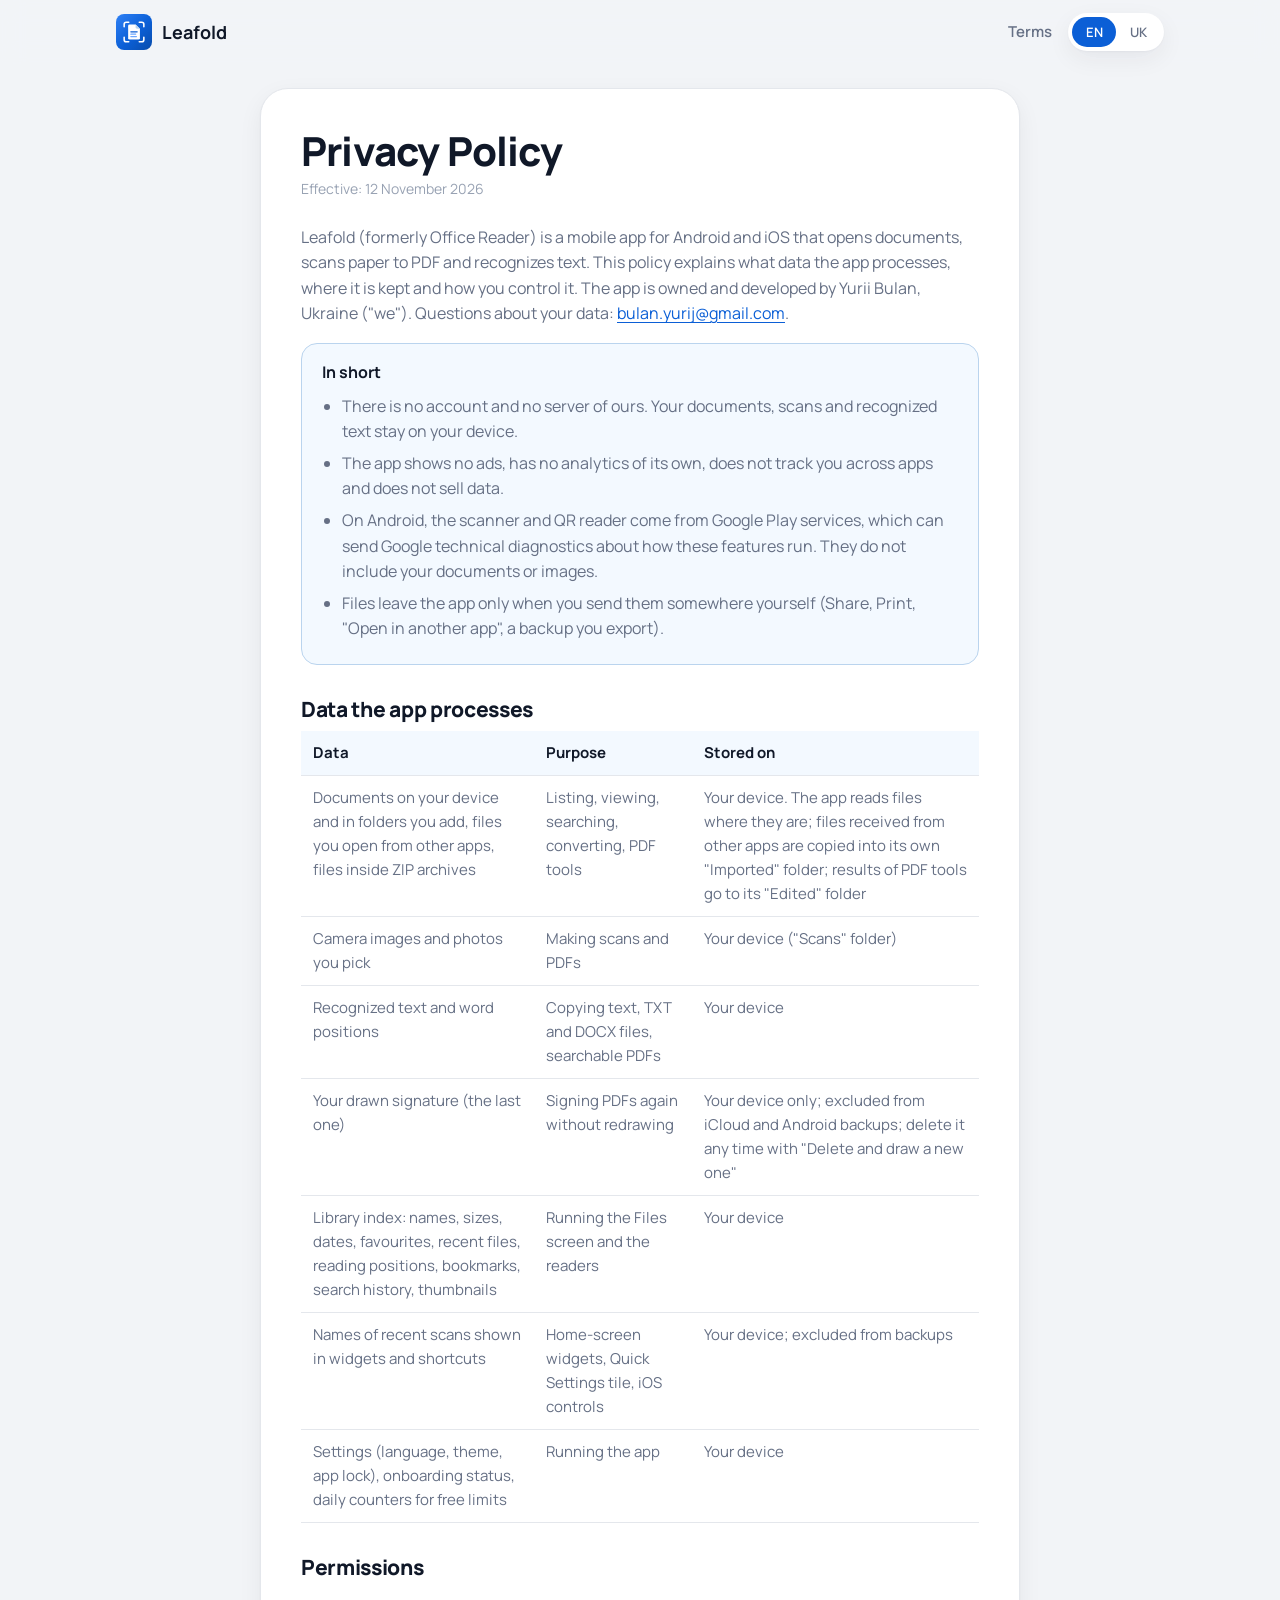
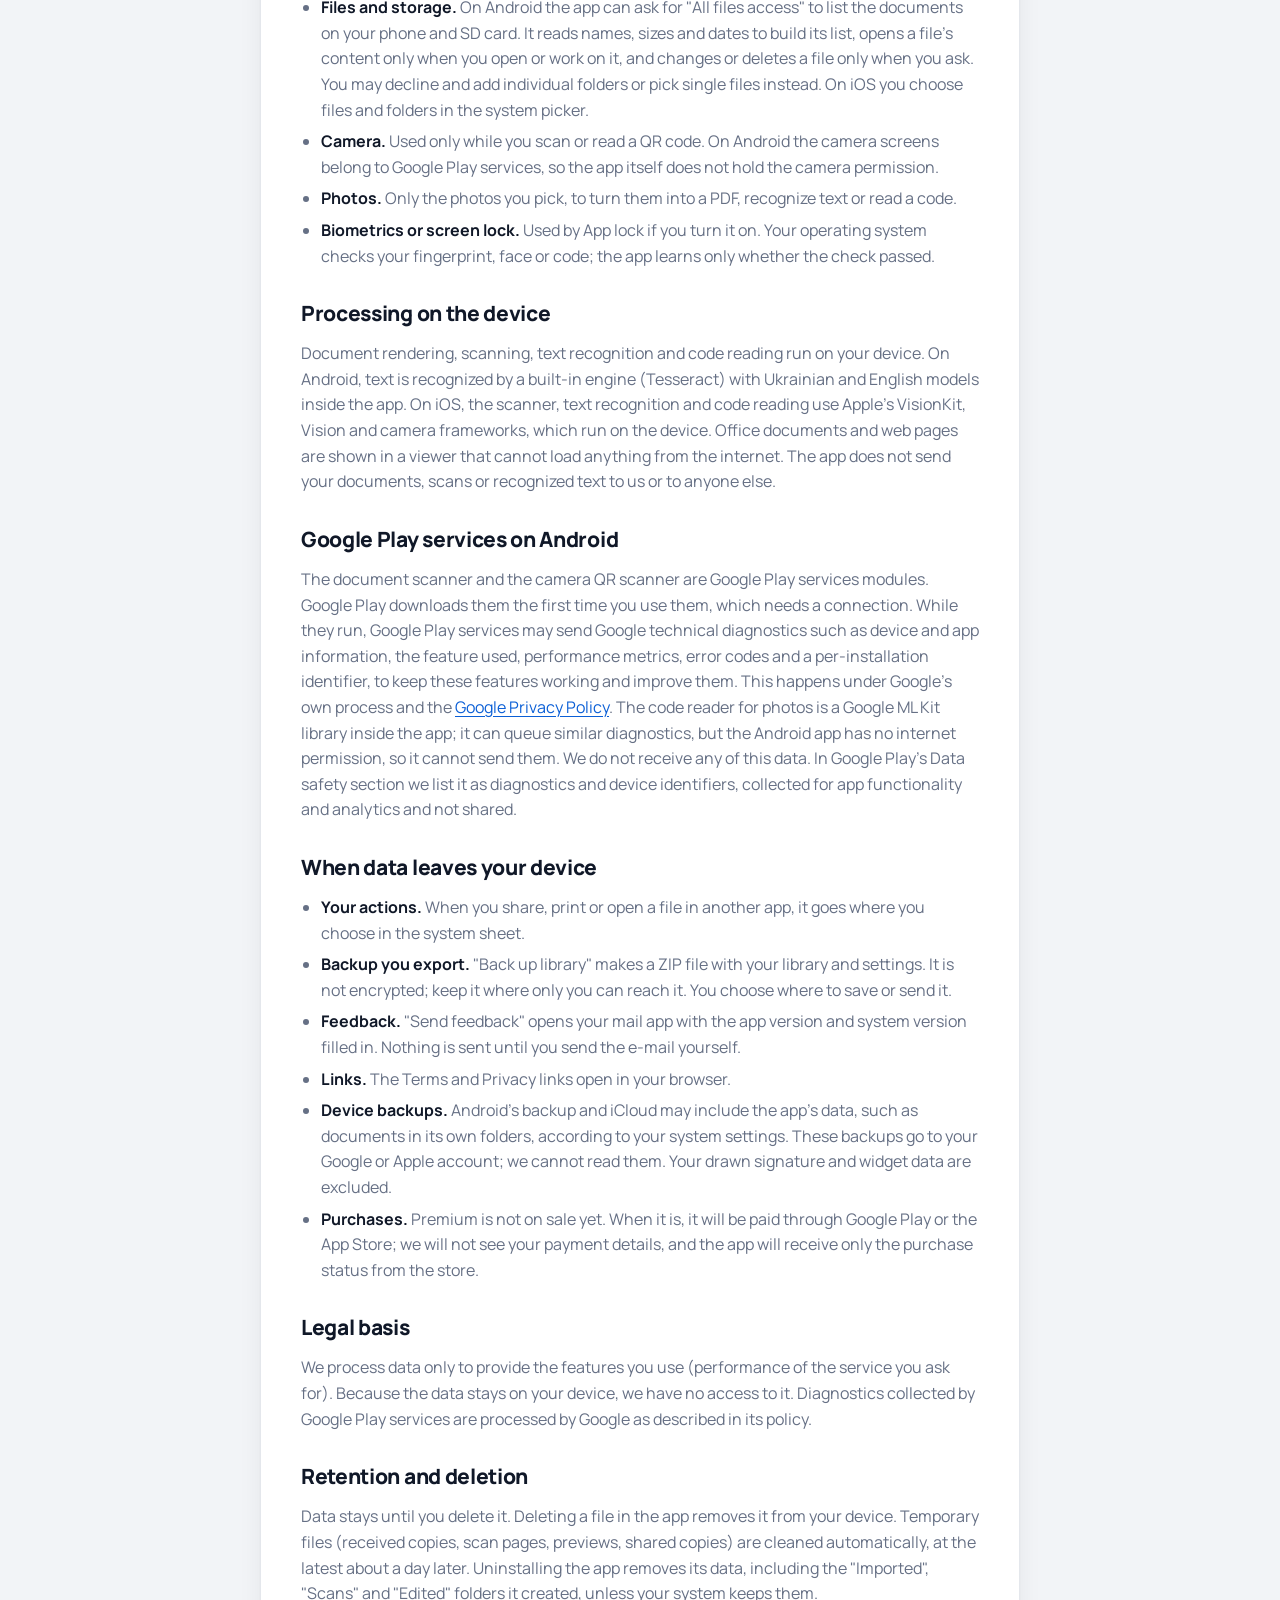
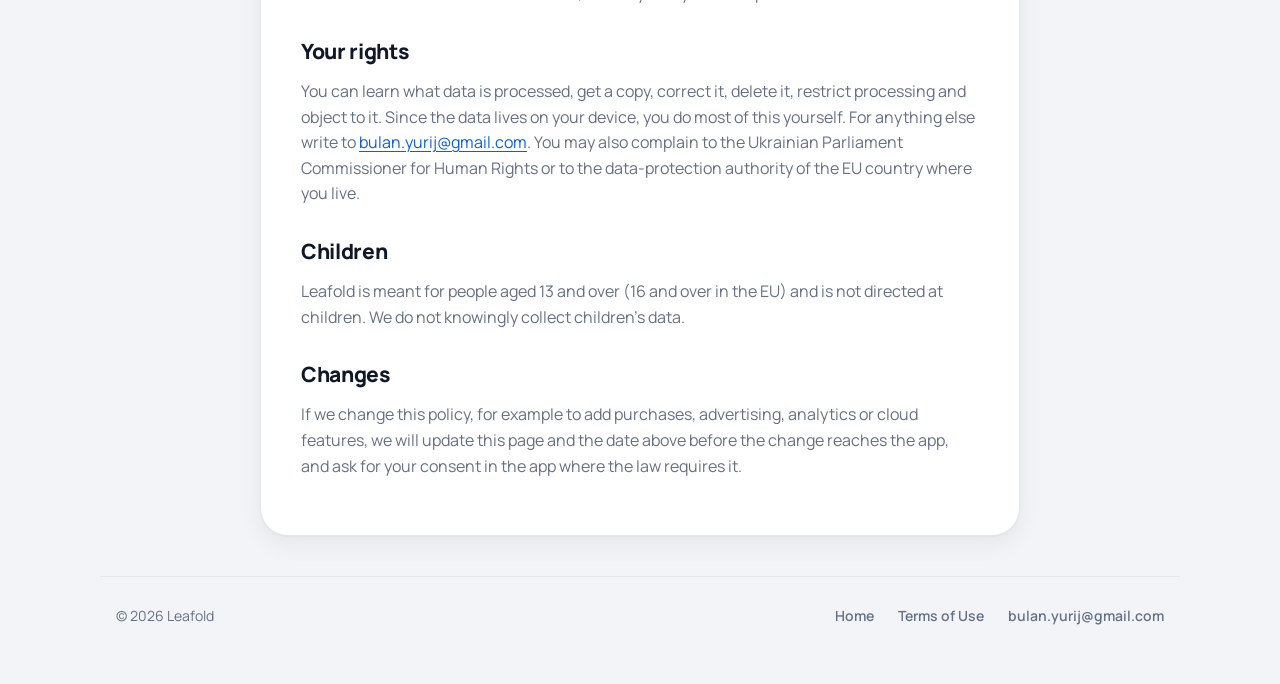
==== commit 7c15b968: "Privacy: Leafold, Google Play services diagnostics, current features Renames the app to Leafold, exp" ====
--- a/privacy.html
+++ b/privacy.html
@@ -1,10 +1,10 @@
 <!doctype html>
-<html lang="en" data-lang="en" data-title-en="Privacy Policy · Office Reader" data-title-uk="Політика конфіденційності · Office Reader">
+<html lang="en" data-lang="en" data-title-en="Privacy Policy · Leafold" data-title-uk="Політика конфіденційності · Leafold">
 <head>
 <meta charset="utf-8">
 <meta name="viewport" content="width=device-width, initial-scale=1">
-<title>Privacy Policy · Office Reader</title>
-<meta name="description" content="How Office Reader handles your documents and data.">
+<title>Privacy Policy · Leafold</title>
+<meta name="description" content="How Leafold handles your documents and data.">
 <link rel="icon" href="img/mark.svg" type="image/svg+xml">
 <link rel="apple-touch-icon" href="img/apple-touch-icon.png">
 <link rel="preconnect" href="https://fonts.googleapis.com">
@@ -15,7 +15,7 @@
 <body>
 <header class="top">
   <div class="wrap">
-    <a class="brand" href="./"><img src="img/mark.svg" alt="">Office Reader</a>
+    <a class="brand" href="./"><img src="img/mark.svg" alt="">Leafold</a>
     <nav>
       <a class="link" href="terms.html"><span lang="en">Terms</span><span lang="uk">Умови</span></a>
       <div class="lang" role="group" aria-label="Language">
@@ -29,126 +29,142 @@
 <main class="wrap">
 <article class="doc" lang="en">
   <h1>Privacy Policy</h1>
-  <p class="date">Effective: 29 October 2026</p>
-  <p>Office Reader is a mobile app for Android and iOS that opens office documents, scans paper and recognizes text. This policy explains what data the app processes, where it is kept and how you control it. The app is owned and developed by Yurii Bulan, Ukraine ("we"). Questions about your data: <a href="mailto:bulan.yurij@gmail.com">bulan.yurij@gmail.com</a>.</p>
+  <p class="date">Effective: 12 November 2026</p>
+  <p>Leafold (formerly Office Reader) is a mobile app for Android and iOS that opens documents, scans paper to PDF and recognizes text. This policy explains what data the app processes, where it is kept and how you control it. The app is owned and developed by Yurii Bulan, Ukraine ("we"). Questions about your data: <a href="mailto:bulan.yurij@gmail.com">bulan.yurij@gmail.com</a>.</p>
 
   <div class="summary">
     <strong>In short</strong>
     <ul>
       <li>There is no account and no server of ours. Your documents, scans and recognized text stay on your device.</li>
-      <li>The app shows no ads, has no analytics, does not track you across apps and does not sell data.</li>
-      <li>Files leave the app only when you send them somewhere yourself (Share, Print, "Open in another app").</li>
+      <li>The app shows no ads, has no analytics of its own, does not track you across apps and does not sell data.</li>
+      <li>On Android, the scanner and QR reader come from Google Play services, which can send Google technical diagnostics about how these features run. They do not include your documents or images.</li>
+      <li>Files leave the app only when you send them somewhere yourself (Share, Print, "Open in another app", a backup you export).</li>
     </ul>
   </div>
 
   <h2>Data the app processes</h2>
   <div class="table-wrap"><table>
     <tr><th>Data</th><th>Purpose</th><th>Stored on</th></tr>
-    <tr><td>Documents on your device and in folders you add, files you open from other apps</td><td>Listing, viewing, searching, converting</td><td>Your device; the app reads them where they are, and copies files received from other apps into its own "Imported" folder</td></tr>
-    <tr><td>Camera images and photos you pick</td><td>Making scans and PDFs</td><td>Your device</td></tr>
-    <tr><td>Recognized text and word positions</td><td>Copying text, TXT files, searchable PDFs</td><td>Your device</td></tr>
+    <tr><td>Documents on your device and in folders you add, files you open from other apps, files inside ZIP archives</td><td>Listing, viewing, searching, converting, PDF tools</td><td>Your device. The app reads files where they are; files received from other apps are copied into its own "Imported" folder; results of PDF tools go to its "Edited" folder</td></tr>
+    <tr><td>Camera images and photos you pick</td><td>Making scans and PDFs</td><td>Your device ("Scans" folder)</td></tr>
+    <tr><td>Recognized text and word positions</td><td>Copying text, TXT and DOCX files, searchable PDFs</td><td>Your device</td></tr>
     <tr><td>Your drawn signature (the last one)</td><td>Signing PDFs again without redrawing</td><td>Your device only; excluded from iCloud and Android backups; delete it any time with "Delete and draw a new one"</td></tr>
-    <tr><td>Library index: names, sizes, dates, favourites, recent files, search history, thumbnails</td><td>Running the Files screen</td><td>Your device</td></tr>
-    <tr><td>Settings (language, theme), onboarding status, daily counters for free limits</td><td>Running the app</td><td>Your device</td></tr>
+    <tr><td>Library index: names, sizes, dates, favourites, recent files, reading positions, bookmarks, search history, thumbnails</td><td>Running the Files screen and the readers</td><td>Your device</td></tr>
+    <tr><td>Names of recent scans shown in widgets and shortcuts</td><td>Home-screen widgets, Quick Settings tile, iOS controls</td><td>Your device; excluded from backups</td></tr>
+    <tr><td>Settings (language, theme, app lock), onboarding status, daily counters for free limits</td><td>Running the app</td><td>Your device</td></tr>
   </table></div>
 
   <h2>Permissions</h2>
   <ul>
-    <li><strong>Files and storage.</strong> On Android the app asks to read documents on your phone; you may instead add individual folders. On iOS you choose files and folders in the system picker. Access is used only to show and open your documents.</li>
-    <li><strong>Camera.</strong> Used only while you scan.</li>
-    <li><strong>Photos.</strong> Used only for the photos you pick to turn into a PDF.</li>
+    <li><strong>Files and storage.</strong> On Android the app can ask for "All files access" to list the documents on your phone and SD card. It reads names, sizes and dates to build its list, opens a file's content only when you open or work on it, and changes or deletes a file only when you ask. You may decline and add individual folders or pick single files instead. On iOS you choose files and folders in the system picker.</li>
+    <li><strong>Camera.</strong> Used only while you scan or read a QR code. On Android the camera screens belong to Google Play services, so the app itself does not hold the camera permission.</li>
+    <li><strong>Photos.</strong> Only the photos you pick, to turn them into a PDF, recognize text or read a code.</li>
+    <li><strong>Biometrics or screen lock.</strong> Used by App lock if you turn it on. Your operating system checks your fingerprint, face or code; the app learns only whether the check passed.</li>
   </ul>
 
   <h2>Processing on the device</h2>
-  <p>Document rendering, scanning and text recognition run on your device. On Android, the document scanner is provided by Google Play services and runs on the phone; text is recognized by a built-in engine. On iOS, the scanner and text recognition are Apple's VisionKit and Vision frameworks. The QR scanner reads codes on the device; on Android its camera screen is a Google Play services module that Google Play downloads once, the first time it is used. Your documents are not sent to us or to these providers by the app.</p>
+  <p>Document rendering, scanning, text recognition and code reading run on your device. On Android, text is recognized by a built-in engine (Tesseract) with Ukrainian and English models inside the app. On iOS, the scanner, text recognition and code reading use Apple's VisionKit, Vision and camera frameworks, which run on the device. Office documents and web pages are shown in a viewer that cannot load anything from the internet. The app does not send your documents, scans or recognized text to us or to anyone else.</p>
+
+  <h2>Google Play services on Android</h2>
+  <p>The document scanner and the camera QR scanner are Google Play services modules. Google Play downloads them the first time you use them, which needs a connection. While they run, Google Play services may send Google technical diagnostics such as device and app information, the feature used, performance metrics, error codes and a per-installation identifier, to keep these features working and improve them. This happens under Google's own process and the <a href="https://policies.google.com/privacy" rel="noopener">Google Privacy Policy</a>. The code reader for photos is a Google ML Kit library inside the app; it can queue similar diagnostics, but the Android app has no internet permission, so it cannot send them. We do not receive any of this data. In Google Play's Data safety section we list it as diagnostics and device identifiers, collected for app functionality and analytics and not shared.</p>
 
   <h2>When data leaves your device</h2>
   <ul>
     <li><strong>Your actions.</strong> When you share, print or open a file in another app, it goes where you choose in the system sheet.</li>
-    <li><strong>Purchases.</strong> Premium is paid through Google Play or the App Store. We never see your payment details; the app receives only the purchase status from the store.</li>
+    <li><strong>Backup you export.</strong> "Back up library" makes a ZIP file with your library and settings. It is not encrypted; keep it where only you can reach it. You choose where to save or send it.</li>
+    <li><strong>Feedback.</strong> "Send feedback" opens your mail app with the app version and system version filled in. Nothing is sent until you send the e-mail yourself.</li>
     <li><strong>Links.</strong> The Terms and Privacy links open in your browser.</li>
-    <li><strong>Backups.</strong> Your operating system may include app data in device backups according to its own settings.</li>
+    <li><strong>Device backups.</strong> Android's backup and iCloud may include the app's data, such as documents in its own folders, according to your system settings. These backups go to your Google or Apple account; we cannot read them. Your drawn signature and widget data are excluded.</li>
+    <li><strong>Purchases.</strong> Premium is not on sale yet. When it is, it will be paid through Google Play or the App Store; we will not see your payment details, and the app will receive only the purchase status from the store.</li>
   </ul>
 
   <h2>Legal basis</h2>
-  <p>We process data only to provide the features you use (performance of the service you ask for). As the data stays on your device, we do not have access to it.</p>
+  <p>We process data only to provide the features you use (performance of the service you ask for). Because the data stays on your device, we have no access to it. Diagnostics collected by Google Play services are processed by Google as described in its policy.</p>
 
   <h2>Retention and deletion</h2>
-  <p>Data stays until you delete it. Deleting a file in the app removes it from your device. Temporary files (received copies, scan pages, previews) are cleaned automatically. Uninstalling the app removes its data, including the "Imported", "Scans" and "Edited" folders it created, unless your system keeps them.</p>
+  <p>Data stays until you delete it. Deleting a file in the app removes it from your device. Temporary files (received copies, scan pages, previews, shared copies) are cleaned automatically, at the latest about a day later. Uninstalling the app removes its data, including the "Imported", "Scans" and "Edited" folders it created, unless your system keeps them.</p>
 
   <h2>Your rights</h2>
   <p>You can learn what data is processed, get a copy, correct it, delete it, restrict processing and object to it. Since the data lives on your device, you do most of this yourself. For anything else write to <a href="mailto:bulan.yurij@gmail.com">bulan.yurij@gmail.com</a>. You may also complain to the Ukrainian Parliament Commissioner for Human Rights or to the data-protection authority of the EU country where you live.</p>
 
   <h2>Children</h2>
-  <p>Office Reader is not directed at children under 13 (under 16 in the EU). We do not knowingly collect their data.</p>
+  <p>Leafold is meant for people aged 13 and over (16 and over in the EU) and is not directed at children. We do not knowingly collect children's data.</p>
 
   <h2>Changes</h2>
-  <p>If we change this policy, for example to add advertising, analytics or cloud features, we will update this page and the date above before the change reaches the app, and ask for your consent in the app where the law requires it.</p>
+  <p>If we change this policy, for example to add purchases, advertising, analytics or cloud features, we will update this page and the date above before the change reaches the app, and ask for your consent in the app where the law requires it.</p>
 </article>
 
 <article class="doc" lang="uk">
   <h1>Політика конфіденційності</h1>
-  <p class="date">Набирає чинності: 29 жовтня 2026 року</p>
-  <p>Office Reader — мобільний застосунок для Android та iOS, який відкриває офісні документи, сканує папір і розпізнає текст. Ця політика пояснює, які дані він обробляє, де вони зберігаються і як ними керувати. Власник і розробник застосунку — Юрій Булан (Yurii Bulan), Україна («ми»). Питання щодо даних: <a href="mailto:bulan.yurij@gmail.com">bulan.yurij@gmail.com</a>.</p>
+  <p class="date">Набирає чинності: 12 листопада 2026 року</p>
+  <p>Leafold (раніше Office Reader) — мобільний застосунок для Android та iOS, який відкриває документи, сканує папір у PDF і розпізнає текст. Ця політика пояснює, які дані він обробляє, де вони зберігаються і як ними керувати. Власник і розробник застосунку — Юрій Булан (Yurii Bulan), Україна («ми»). Питання щодо даних: <a href="mailto:bulan.yurij@gmail.com">bulan.yurij@gmail.com</a>.</p>
 
   <div class="summary">
     <strong>Коротко</strong>
     <ul>
       <li>Немає облікового запису й нашого сервера. Ваші документи, скани й розпізнаний текст залишаються на пристрої.</li>
-      <li>Застосунок не показує рекламу, не має аналітики, не відстежує вас між застосунками й не продає дані.</li>
-      <li>Файли залишають застосунок лише тоді, коли ви самі їх кудись надсилаєте («Поділитися», «Друк», «Відкрити в іншому застосунку»).</li>
+      <li>Застосунок не показує рекламу, не має власної аналітики, не відстежує вас між застосунками й не продає дані.</li>
+      <li>На Android сканер і QR-зчитувач надають Сервіси Google Play, які можуть надсилати Google технічну діагностику про роботу цих функцій. Ваших документів і зображень у ній немає.</li>
+      <li>Файли залишають застосунок лише тоді, коли ви самі їх кудись надсилаєте («Поділитися», «Друк», «Відкрити в іншому застосунку», експортована резервна копія).</li>
     </ul>
   </div>
 
   <h2>Які дані обробляє застосунок</h2>
   <div class="table-wrap"><table>
     <tr><th>Дані</th><th>Навіщо</th><th>Де зберігаються</th></tr>
-    <tr><td>Документи на пристрої й у доданих папках, файли, відкриті з інших застосунків</td><td>Список, перегляд, пошук, конвертація</td><td>Ваш пристрій; застосунок читає їх на місці, а файли з інших застосунків копіює у власну папку «Імпортовані»</td></tr>
-    <tr><td>Знімки камери й вибрані фото</td><td>Створення сканів і PDF</td><td>Ваш пристрій</td></tr>
-    <tr><td>Розпізнаний текст і положення слів</td><td>Копіювання тексту, TXT-файли, PDF з пошуком</td><td>Ваш пристрій</td></tr>
+    <tr><td>Документи на пристрої й у доданих папках, файли, відкриті з інших застосунків, файли в ZIP-архівах</td><td>Список, перегляд, пошук, конвертація, інструменти PDF</td><td>Ваш пристрій. Застосунок читає файли на місці; файли з інших застосунків копіює у власну папку «Імпортовані»; результати інструментів PDF зберігає в папку «Edited»</td></tr>
+    <tr><td>Знімки камери й вибрані фото</td><td>Створення сканів і PDF</td><td>Ваш пристрій (папка «Scans»)</td></tr>
+    <tr><td>Розпізнаний текст і положення слів</td><td>Копіювання тексту, файли TXT і DOCX, PDF з пошуком</td><td>Ваш пристрій</td></tr>
     <tr><td>Ваш намальований підпис (останній)</td><td>Повторний підпис PDF без малювання</td><td>Лише ваш пристрій; не потрапляє в резервні копії iCloud та Android; видалити будь-коли кнопкою «Видалити й намалювати новий»</td></tr>
-    <tr><td>Індекс бібліотеки: назви, розміри, дати, обрані, недавні, історія пошуку, мініатюри</td><td>Робота екрана «Файли»</td><td>Ваш пристрій</td></tr>
-    <tr><td>Налаштування (мова, тема), стан онбордингу, денні лічильники безкоштовних лімітів</td><td>Робота застосунку</td><td>Ваш пристрій</td></tr>
+    <tr><td>Індекс бібліотеки: назви, розміри, дати, обрані, недавні, місця читання, закладки, історія пошуку, мініатюри</td><td>Робота екрана «Файли» й читалок</td><td>Ваш пристрій</td></tr>
+    <tr><td>Назви останніх сканів у віджетах і ярликах</td><td>Віджети, плитка швидких налаштувань, елементи керування iOS</td><td>Ваш пристрій; не потрапляють у резервні копії</td></tr>
+    <tr><td>Налаштування (мова, тема, блокування), стан онбордингу, денні лічильники безкоштовних лімітів</td><td>Робота застосунку</td><td>Ваш пристрій</td></tr>
   </table></div>
 
   <h2>Дозволи</h2>
   <ul>
-    <li><strong>Файли й сховище.</strong> На Android застосунок просить доступ до документів на телефоні; замість цього можна додати окремі папки. На iOS ви обираєте файли й папки в системному вікні. Доступ використовується лише для показу й відкриття ваших документів.</li>
-    <li><strong>Камера.</strong> Лише під час сканування.</li>
-    <li><strong>Фото.</strong> Лише ті фото, які ви обираєте для перетворення в PDF.</li>
+    <li><strong>Файли й сховище.</strong> На Android застосунок може попросити «Доступ до всіх файлів», щоб показати документи на телефоні й SD-картці. Він читає назви, розміри й дати для списку, відкриває вміст файлу лише тоді, коли ви з ним працюєте, і змінює чи видаляє файл лише на ваш запит. Можна відмовитися й додати окремі папки або вибрати окремі файли. На iOS ви обираєте файли й папки в системному вікні.</li>
+    <li><strong>Камера.</strong> Лише під час сканування чи зчитування QR-коду. На Android екрани камери належать Сервісам Google Play, тому сам застосунок дозволу на камеру не має.</li>
+    <li><strong>Фото.</strong> Лише ті фото, які ви обираєте, щоб зробити PDF, розпізнати текст чи прочитати код.</li>
+    <li><strong>Біометрія або блокування екрана.</strong> Використовується функцією «Блокування застосунку», якщо ви її ввімкнете. Відбиток, обличчя чи код перевіряє операційна система; застосунок дізнається лише, чи перевірка пройшла.</li>
   </ul>
 
   <h2>Обробка на пристрої</h2>
-  <p>Відображення документів, сканування й розпізнавання тексту відбуваються на вашому пристрої. На Android сканер документів надають сервіси Google Play, і він працює на телефоні; текст розпізнає вбудований рушій. На iOS сканер і розпізнавання тексту — це фреймворки Apple VisionKit і Vision. QR-сканер зчитує коди на пристрої; на Android його екран камери — модуль сервісів Google Play, який Google Play завантажує один раз, під час першого використання. Застосунок не надсилає ваші документи ні нам, ні цим постачальникам.</p>
+  <p>Відображення документів, сканування, розпізнавання тексту й зчитування кодів відбуваються на вашому пристрої. На Android текст розпізнає вбудований рушій (Tesseract) з українською й англійською моделями всередині застосунку. На iOS сканер, розпізнавання тексту й зчитування кодів використовують фреймворки Apple VisionKit, Vision і камери, які працюють на пристрої. Офісні документи й вебсторінки показуються в переглядачі, який не може нічого завантажувати з інтернету. Застосунок не надсилає ваші документи, скани чи розпізнаний текст ні нам, ні комусь іншому.</p>
+
+  <h2>Сервіси Google Play на Android</h2>
+  <p>Сканер документів і QR-сканер камери — це модулі Сервісів Google Play. Google Play завантажує їх під час першого використання, і для цього потрібне з'єднання. Під час роботи Сервіси Google Play можуть надсилати Google технічну діагностику: відомості про пристрій і застосунок, використану функцію, показники продуктивності, коди помилок та ідентифікатор встановлення, щоб ці функції працювали й удосконалювалися. Це відбувається в процесі самої Google і за <a href="https://policies.google.com/privacy?hl=uk" rel="noopener">Політикою конфіденційності Google</a>. Зчитувач кодів із фото — бібліотека Google ML Kit усередині застосунку; вона може ставити подібну діагностику в чергу, але застосунок на Android не має дозволу на інтернет, тож надіслати її не може. Ми цих даних не отримуємо. У розділі «Безпека даних» у Google Play ми вказуємо їх як діагностику й ідентифікатори пристрою, що збираються для роботи функцій і аналітики та не передаються третім сторонам.</p>
 
   <h2>Коли дані залишають пристрій</h2>
   <ul>
     <li><strong>Ваші дії.</strong> Коли ви ділитеся файлом, друкуєте його чи відкриваєте в іншому застосунку, він потрапляє туди, куди ви оберете в системному меню.</li>
-    <li><strong>Покупки.</strong> Premium оплачується через Google Play або App Store. Ми не бачимо платіжних даних; застосунок отримує від магазину лише статус покупки.</li>
+    <li><strong>Резервна копія, яку ви експортуєте.</strong> «Зберегти бібліотеку» створює ZIP-файл із бібліотекою й налаштуваннями. Він не зашифрований; зберігайте його там, де доступ маєте лише ви. Куди його зберегти чи надіслати, обираєте ви.</li>
+    <li><strong>Відгук.</strong> «Надіслати відгук» відкриває вашу пошту з версією застосунку й системи в тексті листа. Нічого не надсилається, доки ви самі не надішлете лист.</li>
     <li><strong>Посилання.</strong> Посилання на Умови й Політику відкриваються у вашому браузері.</li>
-    <li><strong>Резервні копії.</strong> Операційна система може включати дані застосунку в резервні копії пристрою згідно зі своїми налаштуваннями.</li>
+    <li><strong>Резервні копії пристрою.</strong> Резервне копіювання Android та iCloud можуть включати дані застосунку, зокрема документи в його власних папках, згідно з налаштуваннями системи. Ці копії зберігаються у вашому обліковому записі Google чи Apple; ми не можемо їх прочитати. Намальований підпис і дані віджетів до них не потрапляють.</li>
+    <li><strong>Покупки.</strong> Premium поки не продається. Коли з'явиться, оплата йтиме через Google Play або App Store; ми не бачитимемо платіжних даних, а застосунок отримуватиме від магазину лише статус покупки.</li>
   </ul>
 
   <h2>Підстава обробки</h2>
-  <p>Ми обробляємо дані лише для надання функцій, якими ви користуєтеся (виконання послуги, яку ви просите). Оскільки дані залишаються на вашому пристрої, ми не маємо до них доступу.</p>
+  <p>Ми обробляємо дані лише для надання функцій, якими ви користуєтеся (виконання послуги, яку ви просите). Оскільки дані залишаються на вашому пристрої, ми не маємо до них доступу. Діагностику, яку збирають Сервіси Google Play, Google обробляє згідно зі своєю політикою.</p>
 
   <h2>Зберігання й видалення</h2>
-  <p>Дані зберігаються, доки ви їх не видалите. Видалення файлу в застосунку видаляє його з пристрою. Тимчасові файли (отримані копії, сторінки сканів, мініатюри) прибираються автоматично. Видалення застосунку видаляє його дані, зокрема створені ним папки «Імпортовані», «Scans» та «Edited», якщо система їх не зберігає.</p>
+  <p>Дані зберігаються, доки ви їх не видалите. Видалення файлу в застосунку видаляє його з пристрою. Тимчасові файли (отримані копії, сторінки сканів, мініатюри, копії для надсилання) прибираються автоматично, найпізніше приблизно через добу. Видалення застосунку видаляє його дані, зокрема створені ним папки «Імпортовані», «Scans» та «Edited», якщо система їх не зберігає.</p>
 
   <h2>Ваші права</h2>
   <p>Ви маєте право знати, які дані обробляються, отримати їх копію, виправити, видалити, обмежити обробку й заперечити проти неї. Оскільки дані зберігаються на вашому пристрої, більшість цього ви робите самі. З інших питань напишіть на <a href="mailto:bulan.yurij@gmail.com">bulan.yurij@gmail.com</a>. Ви також можете звернутися до Уповноваженого Верховної Ради України з прав людини або до наглядового органу країни ЄС, де проживаєте.</p>
 
   <h2>Діти</h2>
-  <p>Office Reader не призначений для дітей до 13 років (до 16 років у ЄС). Ми свідомо не збираємо їхніх даних.</p>
+  <p>Leafold призначений для людей від 13 років (від 16 років у ЄС) і не орієнтований на дітей. Ми свідомо не збираємо даних дітей.</p>
 
   <h2>Зміни</h2>
-  <p>Якщо ми змінимо політику, наприклад додамо рекламу, аналітику чи хмарні функції, ми оновимо цю сторінку й дату вище до того, як зміна з'явиться в застосунку, і попросимо вашої згоди в застосунку, де цього вимагає закон.</p>
+  <p>Якщо ми змінимо політику, наприклад додамо покупки, рекламу, аналітику чи хмарні функції, ми оновимо цю сторінку й дату вище до того, як зміна з'явиться в застосунку, і попросимо вашої згоди в застосунку, де цього вимагає закон.</p>
 </article>
 </main>
 
 <footer>
   <div class="wrap">
-    <span class="copy">© 2026 Office Reader</span>
+    <span class="copy">© 2026 Leafold</span>
     <a href="./"><span lang="en">Home</span><span lang="uk">Головна</span></a>
     <a href="terms.html"><span lang="en">Terms of Use</span><span lang="uk">Умови використання</span></a>
     <a href="mailto:bulan.yurij@gmail.com">bulan.yurij@gmail.com</a>
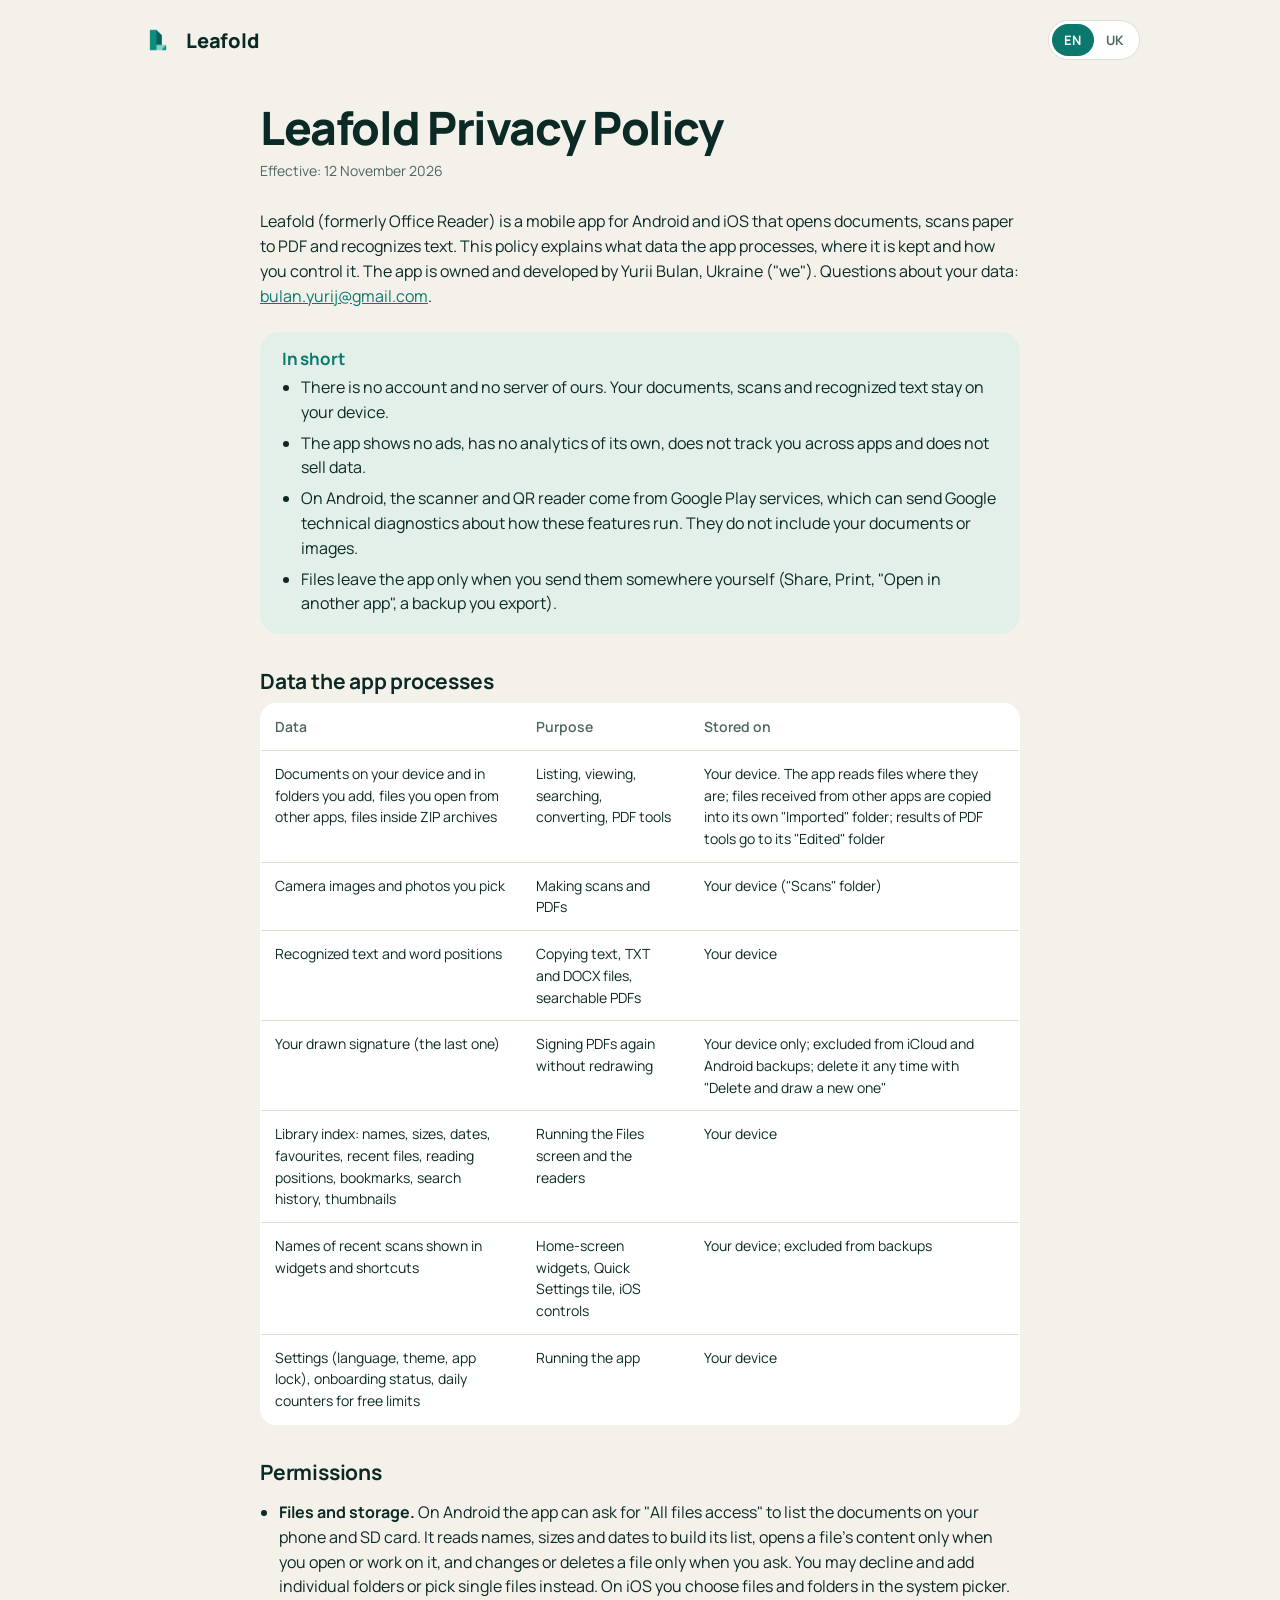
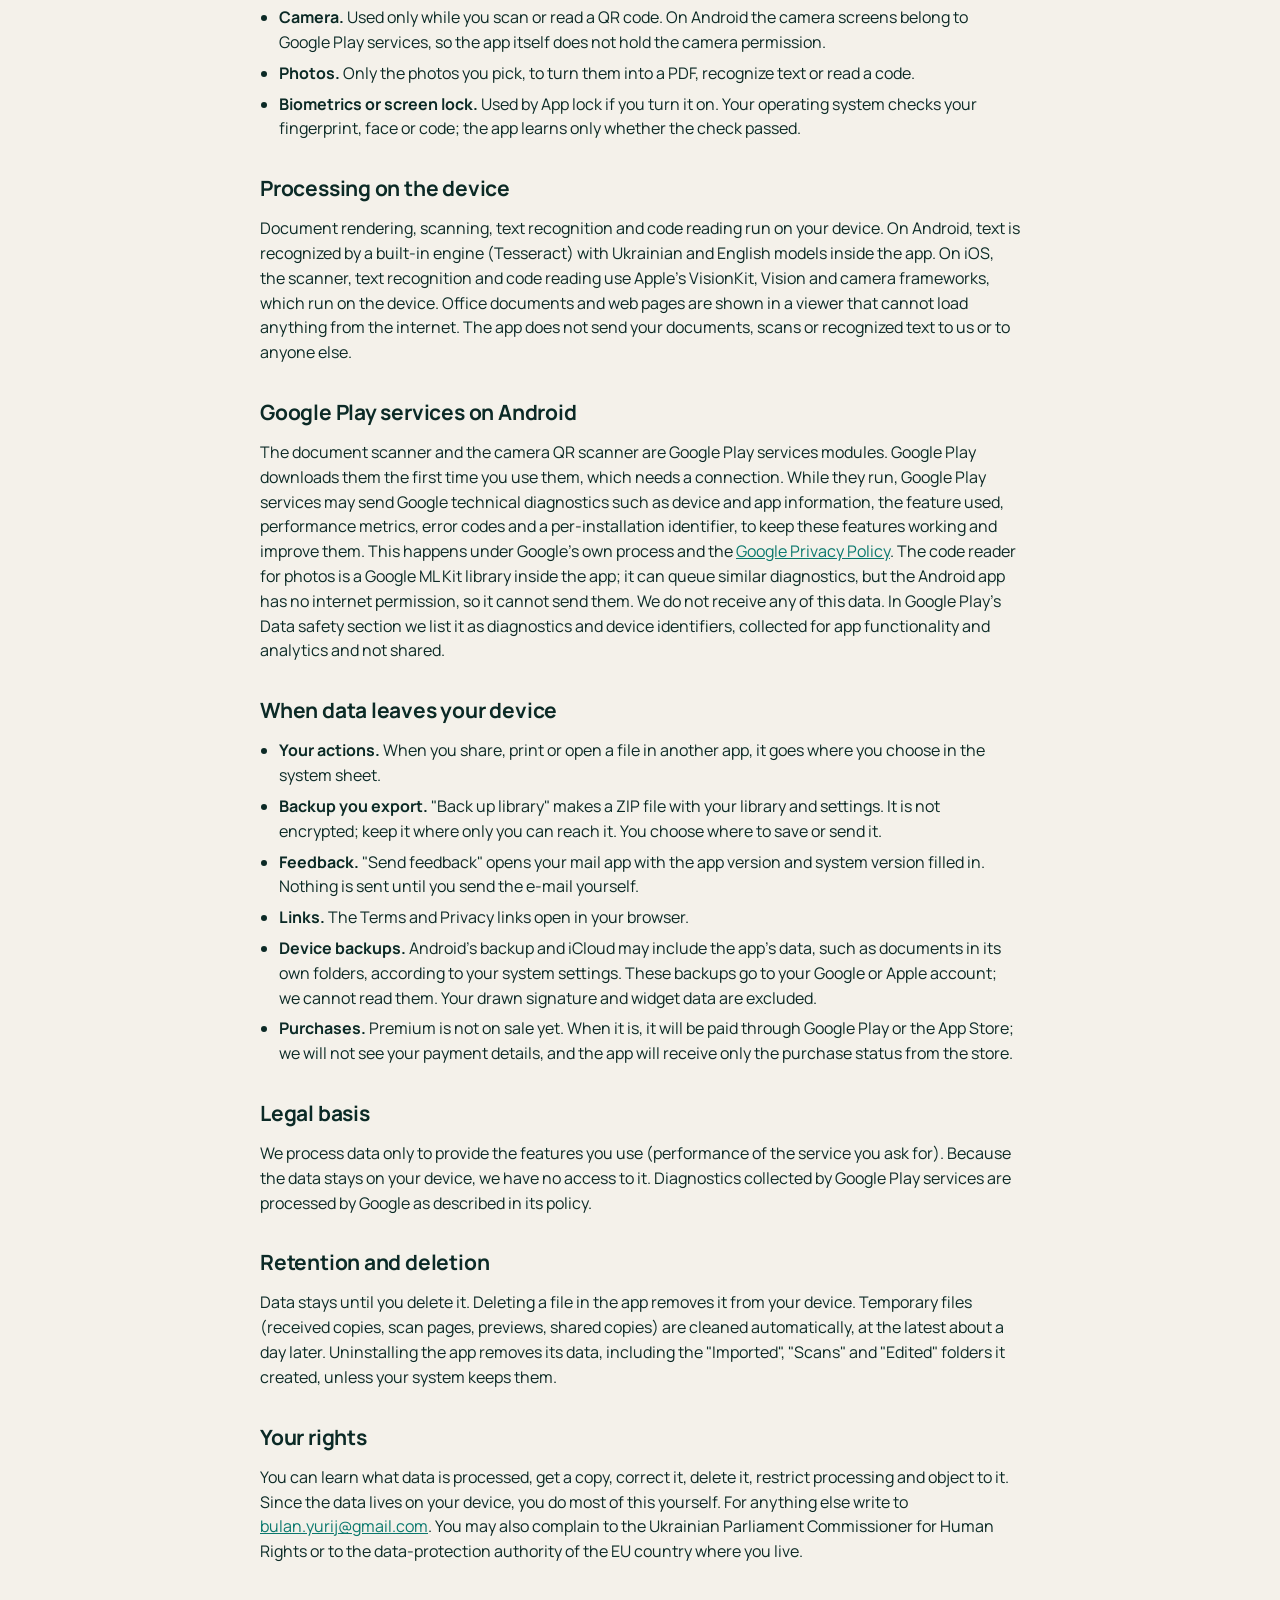
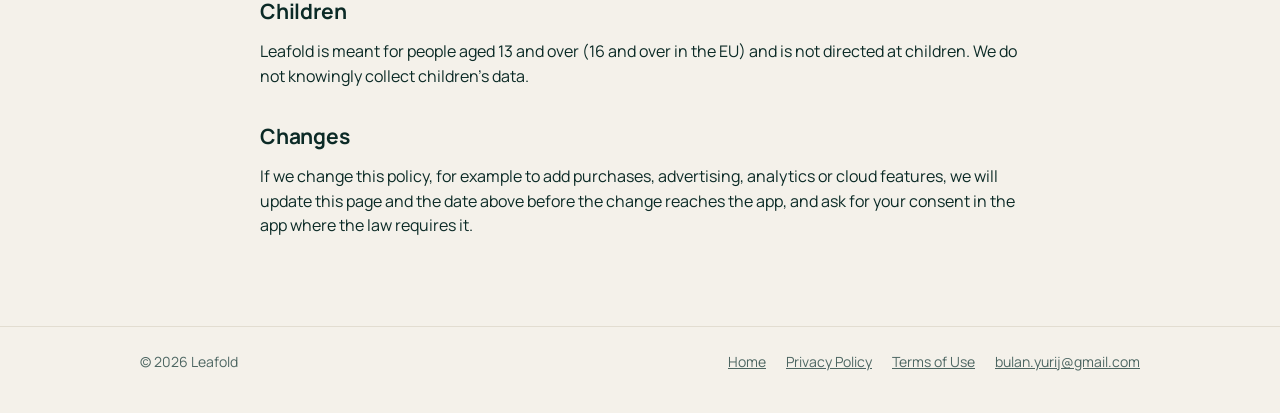
==== commit 40e88fe4: "Leafold site in the new card layout Landing, Privacy Policy and Terms of Use rebuilt on the layout o" ====
--- a/privacy.html
+++ b/privacy.html
@@ -1,39 +1,36 @@
 <!doctype html>
-<html lang="en" data-lang="en" data-title-en="Privacy Policy · Leafold" data-title-uk="Політика конфіденційності · Leafold">
+<html lang="en" data-lang="en" data-title-en="Privacy Policy — Leafold" data-title-uk="Політика конфіденційності — Leafold">
 <head>
 <meta charset="utf-8">
 <meta name="viewport" content="width=device-width, initial-scale=1">
-<title>Privacy Policy · Leafold</title>
+<title>Privacy Policy — Leafold</title>
 <meta name="description" content="How Leafold handles your documents and data.">
-<link rel="icon" href="img/mark.svg" type="image/svg+xml">
+<link rel="icon" href="img/icon.png">
 <link rel="apple-touch-icon" href="img/apple-touch-icon.png">
 <link rel="preconnect" href="https://fonts.googleapis.com">
 <link rel="preconnect" href="https://fonts.gstatic.com" crossorigin>
-<link href="https://fonts.googleapis.com/css2?family=Manrope:wght@400;500;600;700;800&display=swap" rel="stylesheet">
+<link rel="stylesheet" href="https://fonts.googleapis.com/css2?family=Manrope:wght@400;500;600;700;800&display=swap">
 <link rel="stylesheet" href="site.css">
 </head>
 <body>
-<header class="top">
+<header>
   <div class="wrap">
-    <a class="brand" href="./"><img src="img/mark.svg" alt="">Leafold</a>
-    <nav>
-      <a class="link" href="terms.html"><span lang="en">Terms</span><span lang="uk">Умови</span></a>
-      <div class="lang" role="group" aria-label="Language">
-        <button type="button" data-set="en" aria-pressed="true">EN</button>
-        <button type="button" data-set="uk" aria-pressed="false">UK</button>
-      </div>
-    </nav>
+    <a class="brand" href="index.html"><img src="img/icon.png" alt="">Leafold</a>
+    <div class="lang" role="group" aria-label="Language">
+      <button type="button" data-set="en" aria-pressed="true">EN</button>
+      <button type="button" data-set="uk" aria-pressed="false">UK</button>
+    </div>
   </div>
 </header>
 
 <main class="wrap">
-<article class="doc" lang="en">
-  <h1>Privacy Policy</h1>
-  <p class="date">Effective: 12 November 2026</p>
+<article class="doc" id="en" lang="en" data-l="en">
+  <h1>Leafold Privacy Policy</h1>
+  <p class="meta">Effective: 12 November 2026</p>
   <p>Leafold (formerly Office Reader) is a mobile app for Android and iOS that opens documents, scans paper to PDF and recognizes text. This policy explains what data the app processes, where it is kept and how you control it. The app is owned and developed by Yurii Bulan, Ukraine ("we"). Questions about your data: <a href="mailto:bulan.yurij@gmail.com">bulan.yurij@gmail.com</a>.</p>
 
   <div class="summary">
-    <strong>In short</strong>
+    <h2>In short</h2>
     <ul>
       <li>There is no account and no server of ours. Your documents, scans and recognized text stay on your device.</li>
       <li>The app shows no ads, has no analytics of its own, does not track you across apps and does not sell data.</li>
@@ -43,7 +40,7 @@
   </div>
 
   <h2>Data the app processes</h2>
-  <div class="table-wrap"><table>
+  <table>
     <tr><th>Data</th><th>Purpose</th><th>Stored on</th></tr>
     <tr><td>Documents on your device and in folders you add, files you open from other apps, files inside ZIP archives</td><td>Listing, viewing, searching, converting, PDF tools</td><td>Your device. The app reads files where they are; files received from other apps are copied into its own "Imported" folder; results of PDF tools go to its "Edited" folder</td></tr>
     <tr><td>Camera images and photos you pick</td><td>Making scans and PDFs</td><td>Your device ("Scans" folder)</td></tr>
@@ -52,7 +49,7 @@
     <tr><td>Library index: names, sizes, dates, favourites, recent files, reading positions, bookmarks, search history, thumbnails</td><td>Running the Files screen and the readers</td><td>Your device</td></tr>
     <tr><td>Names of recent scans shown in widgets and shortcuts</td><td>Home-screen widgets, Quick Settings tile, iOS controls</td><td>Your device; excluded from backups</td></tr>
     <tr><td>Settings (language, theme, app lock), onboarding status, daily counters for free limits</td><td>Running the app</td><td>Your device</td></tr>
-  </table></div>
+  </table>
 
   <h2>Permissions</h2>
   <ul>
@@ -94,13 +91,13 @@
   <p>If we change this policy, for example to add purchases, advertising, analytics or cloud features, we will update this page and the date above before the change reaches the app, and ask for your consent in the app where the law requires it.</p>
 </article>
 
-<article class="doc" lang="uk">
-  <h1>Політика конфіденційності</h1>
-  <p class="date">Набирає чинності: 12 листопада 2026 року</p>
+<article class="doc" id="uk" lang="uk" data-l="uk">
+  <h1>Політика конфіденційності Leafold</h1>
+  <p class="meta">Набирає чинності: 12 листопада 2026 року</p>
   <p>Leafold (раніше Office Reader) — мобільний застосунок для Android та iOS, який відкриває документи, сканує папір у PDF і розпізнає текст. Ця політика пояснює, які дані він обробляє, де вони зберігаються і як ними керувати. Власник і розробник застосунку — Юрій Булан (Yurii Bulan), Україна («ми»). Питання щодо даних: <a href="mailto:bulan.yurij@gmail.com">bulan.yurij@gmail.com</a>.</p>
 
   <div class="summary">
-    <strong>Коротко</strong>
+    <h2>Коротко</h2>
     <ul>
       <li>Немає облікового запису й нашого сервера. Ваші документи, скани й розпізнаний текст залишаються на пристрої.</li>
       <li>Застосунок не показує рекламу, не має власної аналітики, не відстежує вас між застосунками й не продає дані.</li>
@@ -110,7 +107,7 @@
   </div>
 
   <h2>Які дані обробляє застосунок</h2>
-  <div class="table-wrap"><table>
+  <table>
     <tr><th>Дані</th><th>Навіщо</th><th>Де зберігаються</th></tr>
     <tr><td>Документи на пристрої й у доданих папках, файли, відкриті з інших застосунків, файли в ZIP-архівах</td><td>Список, перегляд, пошук, конвертація, інструменти PDF</td><td>Ваш пристрій. Застосунок читає файли на місці; файли з інших застосунків копіює у власну папку «Імпортовані»; результати інструментів PDF зберігає в папку «Edited»</td></tr>
     <tr><td>Знімки камери й вибрані фото</td><td>Створення сканів і PDF</td><td>Ваш пристрій (папка «Scans»)</td></tr>
@@ -119,7 +116,7 @@
     <tr><td>Індекс бібліотеки: назви, розміри, дати, обрані, недавні, місця читання, закладки, історія пошуку, мініатюри</td><td>Робота екрана «Файли» й читалок</td><td>Ваш пристрій</td></tr>
     <tr><td>Назви останніх сканів у віджетах і ярликах</td><td>Віджети, плитка швидких налаштувань, елементи керування iOS</td><td>Ваш пристрій; не потрапляють у резервні копії</td></tr>
     <tr><td>Налаштування (мова, тема, блокування), стан онбордингу, денні лічильники безкоштовних лімітів</td><td>Робота застосунку</td><td>Ваш пристрій</td></tr>
-  </table></div>
+  </table>
 
   <h2>Дозволи</h2>
   <ul>
@@ -164,12 +161,16 @@
 
 <footer>
   <div class="wrap">
-    <span class="copy">© 2026 Leafold</span>
-    <a href="./"><span lang="en">Home</span><span lang="uk">Головна</span></a>
-    <a href="terms.html"><span lang="en">Terms of Use</span><span lang="uk">Умови використання</span></a>
-    <a href="mailto:bulan.yurij@gmail.com">bulan.yurij@gmail.com</a>
+    <span>© 2026 Leafold</span>
+    <nav>
+      <a href="index.html"><span data-l="en">Home</span><span data-l="uk">Головна</span></a>
+      <a href="privacy.html"><span data-l="en">Privacy Policy</span><span data-l="uk">Політика конфіденційності</span></a>
+      <a href="terms.html"><span data-l="en">Terms of Use</span><span data-l="uk">Умови використання</span></a>
+      <a href="mailto:bulan.yurij@gmail.com">bulan.yurij@gmail.com</a>
+    </nav>
   </div>
 </footer>
+
 <script src="site.js"></script>
 </body>
 </html>
--- a/site.css
+++ b/site.css
@@ -1,208 +1,110 @@
-/* Office Reader site. Tokens follow the app theme (assets/color/colors.xml). */
 :root {
-  --bg: #F2F4F7;
-  --surface: #FFFFFF;
-  --subtle: #E6F1FF;
-  --accent-bg: #F3F9FF;
-  --text: #101828;
-  --text-2: #667085;
-  --text-3: #98A2B3;
-  --border: #E4E7EC;
-  --brand: #0B5FD6;
-  --brand-pressed: #094CAB;
-  --brand-soft: #BAD4EE;
-  --pdf: #E5484D;
-  --word: #2B6CDB;
-  --excel: #1D9A5B;
-  --ppt: #E8730C;
-  --images: #0E9AA7;
-  --books: #7C4DDB;
-  --radius: 20px;
-  --shadow: 0 1px 2px rgba(16, 24, 40, .04), 0 8px 24px rgba(16, 24, 40, .06);
+  --bg: #f4f1ea;
+  --card: #ffffff;
+  --text: #0b2a26;
+  --muted: #4d6662;
+  --line: #e2ddd1;
+  --accent: #0a786d;
+  --accent-2: #2bb3a0;
+  --tint: #e3efe9;
+  --shadow: 0 18px 50px rgba(11, 42, 38, .14);
   color-scheme: light;
 }
 @media (prefers-color-scheme: dark) {
-  :root:not([data-theme="light"]) {
-    --bg: #0F172A; --surface: #1E293B; --subtle: #2E6A9E; --accent-bg: #0F2233;
-    --text: #FFFFFF; --text-2: #CBD5E1; --text-3: #94A3B8; --border: #334155;
-    --brand: #6EA8FF; --brand-pressed: #094CAB; --brand-soft: #2E6A9E;
-    --pdf: #FF6B6F; --word: #6A9DF2; --excel: #3FC782; --ppt: #FF9A45;
-    --images: #33C5D1; --books: #A584F2;
-    --shadow: none; color-scheme: dark;
+  :root {
+    --bg: #0b1513; --card: #13201d; --text: #eaf2ef; --muted: #9db3ae; --line: #22332f;
+    --accent: #3fc2b1; --accent-2: #0e8c7f; --tint: #16302b;
+    --shadow: 0 18px 50px rgba(0, 0, 0, .5);
+    color-scheme: dark;
   }
 }
-:root[data-theme="dark"] {
-  --bg: #0F172A; --surface: #1E293B; --subtle: #2E6A9E; --accent-bg: #0F2233;
-  --text: #FFFFFF; --text-2: #CBD5E1; --text-3: #94A3B8; --border: #334155;
-  --brand: #6EA8FF; --brand-pressed: #094CAB; --brand-soft: #2E6A9E;
-  --pdf: #FF6B6F; --word: #6A9DF2; --excel: #3FC782; --ppt: #FF9A45;
-  --images: #33C5D1; --books: #A584F2;
-  --shadow: none; color-scheme: dark;
-}
-
 * { box-sizing: border-box; }
-html { -webkit-text-size-adjust: 100%; }
+html:not([data-lang="uk"]) [data-l="uk"], html[data-lang="uk"] [data-l="en"] { display: none !important; }
 body {
   margin: 0;
   background: var(--bg);
   color: var(--text);
-  font: 16px/1.6 "Manrope", system-ui, -apple-system, "Segoe UI", sans-serif;
+  font: 16px/1.55 "Manrope", system-ui, -apple-system, "Segoe UI", sans-serif;
+  -webkit-font-smoothing: antialiased;
 }
-a { color: var(--brand); text-underline-offset: 3px; }
-img { max-width: 100%; display: block; }
+a { color: var(--accent); }
+.wrap { max-width: 1040px; margin: 0 auto; padding-inline: max(20px, env(safe-area-inset-left, 0px)) max(20px, env(safe-area-inset-right, 0px)); }
 
-/* Language: both texts are in the page, one is shown. */
-html[data-lang="en"] [lang="uk"]:not(html),
-html[data-lang="uk"] [lang="en"]:not(html) { display: none !important; }
+header { padding-block: 20px; }
+header .wrap { display: flex; align-items: center; justify-content: space-between; gap: 16px; }
+.brand { display: flex; align-items: center; gap: 10px; color: var(--text); text-decoration: none; font-weight: 800; font-size: 20px; letter-spacing: -.01em; }
+.brand img { width: 36px; height: 36px; border-radius: 10px; }
+.lang { display: inline-flex; padding: 3px; border-radius: 999px; background: var(--card); border: 1px solid var(--line); }
+.lang button {
+  font: inherit; font-size: 13px; font-weight: 700; letter-spacing: .04em;
+  border: 0; background: transparent; color: var(--muted); padding: 6px 12px; border-radius: 999px; cursor: pointer;
+}
+.lang button[aria-pressed="true"] { background: var(--accent); color: #fff; }
 
-.wrap { max-width: 1080px; margin: 0 auto; padding: 0 16px; }
+.hero { display: grid; grid-template-columns: 1.1fr .9fr; gap: 48px; align-items: center; padding-block: 32px 72px; }
+.hero > * { min-width: 0; }
+.eyebrow { display: inline-block; font-size: 13px; font-weight: 700; letter-spacing: .08em; text-transform: uppercase; color: var(--accent); margin-bottom: 14px; }
+h1 { font-size: clamp(40px, 6.4vw, 66px); line-height: 1.03; letter-spacing: -.03em; font-weight: 800; margin: 0 0 18px; text-wrap: balance; }
+h1 em { font-style: normal; background: linear-gradient(90deg, var(--accent), var(--accent-2)); -webkit-background-clip: text; background-clip: text; color: transparent; }
+.lead { font-size: 19px; color: var(--muted); max-width: 30em; margin: 0 0 26px; }
+.pills { display: flex; flex-wrap: wrap; gap: 8px; margin: 0 0 22px; padding: 0; list-style: none; }
+.pills li { font-size: 13px; font-weight: 700; padding: 6px 12px; border-radius: 999px; background: var(--tint); color: var(--accent); }
+.note { font-size: 14px; color: var(--muted); margin: 0; }
 
-/* Header */
-.top {
-  position: sticky; top: 0; z-index: 10;
-  background: color-mix(in srgb, var(--bg) 88%, transparent);
-  backdrop-filter: blur(12px);
-  -webkit-backdrop-filter: blur(12px);
-}
-.top .wrap { display: flex; align-items: center; gap: 12px; height: 64px; }
-.brand { display: flex; align-items: center; gap: 10px; color: var(--text); text-decoration: none; font-weight: 700; font-size: 18px; }
-.brand img { width: 36px; height: 36px; }
-.top nav { margin-left: auto; display: flex; align-items: center; gap: 4px; }
-.top nav a.link { color: var(--text-2); text-decoration: none; font-weight: 600; font-size: 15px; padding: 8px 12px; border-radius: 999px; }
-.top nav a.link:hover { color: var(--text); background: var(--surface); }
-.lang { display: inline-flex; background: var(--surface); border-radius: 999px; padding: 4px; box-shadow: var(--shadow); }
-.lang button {
-  border: 0; background: none; font: 600 13px "Manrope", sans-serif; color: var(--text-2);
-  padding: 6px 12px; border-radius: 999px; cursor: pointer; min-width: 44px;
-}
-.lang button[aria-pressed="true"] { background: var(--brand); color: #fff; }
-@media (max-width: 640px) { .top nav a.link { display: none; } }
+.shot { justify-self: center; width: 100%; max-width: 360px; border-radius: 28px; overflow: hidden; background: #f4f1ea; box-shadow: var(--shadow); }
+.shot img { display: block; width: 100%; height: auto; }
+.hero-icon { width: 72px; height: 72px; border-radius: 20px; margin-bottom: 20px; box-shadow: var(--shadow); }
 
-/* Hero */
-.hero { display: grid; grid-template-columns: 1.1fr .9fr; gap: 48px; align-items: center; padding-top: 56px; padding-bottom: 72px; }
-.eyebrow {
-  display: inline-flex; align-items: center; gap: 8px; background: var(--subtle); color: var(--brand);
-  font-weight: 700; font-size: 13px; padding: 6px 12px; border-radius: 999px;
-}
-:root[data-theme="dark"] .eyebrow { color: #fff; }
-@media (prefers-color-scheme: dark) { :root:not([data-theme="light"]) .eyebrow { color: #fff; } }
-h1 { font-size: clamp(36px, 6vw, 56px); line-height: 1.08; letter-spacing: -.02em; margin: 18px 0 16px; font-weight: 800; }
-.lead { font-size: 19px; color: var(--text-2); margin: 0 0 28px; max-width: 34em; }
-.cta { display: flex; flex-wrap: wrap; gap: 12px; align-items: center; }
-.btn {
-  display: inline-flex; align-items: center; justify-content: center; gap: 8px; min-height: 52px;
-  padding: 0 28px; border-radius: 999px; font-weight: 700; font-size: 16px; text-decoration: none;
-  background: var(--brand); color: #fff;
-}
-:root[data-theme="dark"] .btn:not(.ghost) { background: #0B5FD6; }
-@media (prefers-color-scheme: dark) { :root:not([data-theme="light"]) .btn:not(.ghost) { background: #0B5FD6; } }
-.btn:not(.ghost):hover { background: var(--brand-pressed) !important; }
-.btn.ghost:hover { border-color: var(--brand); }
-.btn.ghost { background: var(--surface); color: var(--text); border: 1px solid var(--border); }
-.note { color: var(--text-3); font-size: 14px; margin-top: 14px; }
-.types { display: flex; flex-wrap: wrap; gap: 8px; margin-top: 28px; }
-.chip {
-  font-size: 12px; font-weight: 800; letter-spacing: .02em; color: #fff;
-  padding: 4px 9px; border-radius: 6px;
-}
-.chip.pdf { background: var(--pdf); } .chip.word { background: var(--word); }
-.chip.excel { background: var(--excel); } .chip.ppt { background: var(--ppt); }
-.chip.text { background: var(--text-2); } .chip.img { background: var(--images); }
+h2 { font-size: clamp(28px, 4vw, 40px); line-height: 1.1; letter-spacing: -.02em; margin: 0 0 12px; text-wrap: balance; }
+.section-head { margin-bottom: 22px; }
+.section-head p { color: var(--muted); margin: 0; font-size: 17px; }
 
-.phones { position: relative; display: flex; justify-content: center; min-height: 520px; }
-.phone {
-  width: 250px; border-radius: 36px; background: #101828; padding: 9px;
-  box-shadow: 0 30px 60px -20px rgba(16, 24, 40, .35);
-}
-.phone img { border-radius: 28px; width: 100%; aspect-ratio: 1080 / 2400; object-fit: cover; background: var(--surface); }
-.phones .phone.back { position: absolute; transform: translate(-46%, 40px) rotate(-6deg); opacity: .96; }
-.phones .phone.front { position: relative; transform: translateX(22%); }
-@media (max-width: 860px) {
-  .hero { grid-template-columns: 1fr; padding-top: 32px; gap: 32px; }
-  .phones { min-height: 0; }
-  .phone { width: 200px; }
-  .phones .phone.back { transform: translate(-40%, 28px) rotate(-6deg); }
-  .phones .phone.front { transform: translateX(28%); }
+.features { display: grid; grid-template-columns: repeat(3, 1fr); gap: 16px; padding-bottom: 72px; }
+.feature { background: var(--card); border: 1px solid var(--line); border-radius: 24px; overflow: hidden; display: flex; flex-direction: column; }
+.feature .pic { background: #f4f1ea; aspect-ratio: 16 / 13; overflow: hidden; }
+.feature .pic img { display: block; width: 100%; height: auto; }
+.feature .body { padding: 18px 20px 22px; }
+.feature h3 { margin: 0 0 4px; font-size: 18px; letter-spacing: -.01em; }
+.feature p { margin: 0; color: var(--muted); font-size: 15px; }
+
+.links { display: grid; grid-template-columns: repeat(2, 1fr); gap: 16px; padding-bottom: 72px; }
+.link-card { display: flex; flex-direction: column; gap: 6px; background: var(--card); border: 1px solid var(--line); border-radius: 22px; padding: 22px; color: var(--text); text-decoration: none; transition: transform .15s ease, border-color .15s ease; }
+.link-card:hover { transform: translateY(-2px); border-color: var(--accent); }
+.link-card:focus-visible { outline: 3px solid var(--accent); outline-offset: 3px; }
+.link-card b { font-size: 17px; }
+.link-card span { color: var(--muted); font-size: 15px; }
+.link-card .arrow { color: var(--accent); font-weight: 700; margin-top: auto; padding-top: 8px; }
+
+footer { border-top: 1px solid var(--line); padding-block: 24px 40px; color: var(--muted); font-size: 14px; }
+footer .wrap { display: flex; flex-wrap: wrap; gap: 8px 20px; justify-content: space-between; }
+footer nav { display: flex; flex-wrap: wrap; gap: 8px 20px; }
+footer a { color: var(--muted); }
+
+@media (max-width: 820px) {
+  .hero { grid-template-columns: 1fr; gap: 36px; padding-top: 16px; }
+  .hero .shot { max-width: 300px; }
+  .features, .links { grid-template-columns: 1fr; }
 }
 
-/* Sections */
-section { padding: 56px 0; }
-.section-head { max-width: 640px; margin-bottom: 28px; }
-h2 { font-size: clamp(26px, 4vw, 36px); line-height: 1.15; letter-spacing: -.015em; margin: 0 0 10px; font-weight: 800; }
-.section-head p { color: var(--text-2); margin: 0; font-size: 17px; }
-
-.grid { display: grid; grid-template-columns: repeat(3, 1fr); gap: 16px; }
-@media (max-width: 900px) { .grid { grid-template-columns: repeat(2, 1fr); } }
-@media (max-width: 600px) { .grid { grid-template-columns: 1fr; } }
-.card {
-  background: var(--surface); border-radius: var(--radius); padding: 24px;
-  border: 1px solid var(--border); box-shadow: var(--shadow);
+/* Legal documents */
+.doc { max-width: 760px; margin: 0 auto; padding-block: 24px 72px; }
+.doc h1 { font-size: clamp(32px, 5vw, 46px); margin-bottom: 8px; }
+.doc h2 { font-size: 21px; letter-spacing: -.01em; margin: 36px 0 10px; }
+.doc .meta { color: var(--muted); font-size: 14px; margin: 0 0 28px; }
+.doc .summary { background: var(--tint); border-radius: 20px; padding: 18px 22px; margin: 24px 0; }
+.doc .summary h2 { margin: 0 0 6px; font-size: 17px; color: var(--accent); }
+.doc .summary ul { margin: 0; }
+.doc p, .doc li { color: var(--text); }
+.doc ul { padding-left: 1.2em; }
+.doc li + li { margin-top: 6px; }
+.doc table { width: 100%; border-collapse: collapse; font-size: 14px; background: var(--card); border: 1px solid var(--line); border-radius: 16px; overflow: hidden; }
+.doc th, .doc td { text-align: left; vertical-align: top; padding: 12px 14px; border-bottom: 1px solid var(--line); }
+.doc tr:last-child td { border-bottom: 0; }
+.doc th { color: var(--muted); font-weight: 600; }
+@media (max-width: 560px) {
+  .doc table, .doc tr, .doc td, .doc th { display: block; }
+  .doc tr { padding: 10px 14px; border-bottom: 1px solid var(--line); }
+  .doc tr:last-child { border-bottom: 0; }
+  .doc th, .doc tr:has(th) { display: none; }
+  .doc td { border: 0; padding: 2px 0; }
 }
-.card h3 { margin: 16px 0 6px; font-size: 18px; font-weight: 700; }
-.card p { margin: 0; color: var(--text-2); font-size: 15px; }
-.icon {
-  width: 48px; height: 48px; border-radius: 14px; display: grid; place-items: center;
-  background: var(--subtle); color: var(--brand);
-}
-:root[data-theme="dark"] .icon { color: #fff; }
-@media (prefers-color-scheme: dark) { :root:not([data-theme="light"]) .icon { color: #fff; } }
-.icon svg { width: 24px; height: 24px; }
-
-/* Showcase */
-.showcase { display: grid; grid-template-columns: repeat(4, 1fr); gap: 20px; }
-.showcase figure { margin: 0; }
-.showcase .phone { width: 100%; max-width: 240px; margin: 0 auto; }
-.showcase figcaption { text-align: center; margin-top: 14px; font-weight: 700; }
-.showcase figcaption span { display: block; font-weight: 500; color: var(--text-2); font-size: 14px; }
-@media (max-width: 900px) { .showcase { grid-template-columns: repeat(2, 1fr); } }
-@media (max-width: 480px) { .showcase { gap: 12px; } .showcase .phone { padding: 6px; border-radius: 26px; } .showcase .phone img { border-radius: 20px; } }
-
-/* Privacy band */
-.band {
-  background: var(--brand); color: #fff; border-radius: 28px; padding: 40px;
-  display: grid; grid-template-columns: 1.2fr 1fr; gap: 32px; align-items: center;
-}
-:root[data-theme="dark"] .band { background: #094CAB; }
-@media (prefers-color-scheme: dark) { :root:not([data-theme="light"]) .band { background: #094CAB; } }
-.band h2 { color: #fff; }
-.band p { color: rgba(255, 255, 255, .85); margin: 0; font-size: 17px; }
-.band ul { list-style: none; margin: 0; padding: 0; display: grid; gap: 12px; }
-.band li { background: rgba(255, 255, 255, .12); border-radius: 14px; padding: 12px 16px; font-weight: 600; }
-@media (max-width: 800px) { .band { grid-template-columns: 1fr; padding: 28px 20px; } }
-
-/* Plans */
-.plans { display: grid; grid-template-columns: 1fr 1fr; gap: 16px; }
-@media (max-width: 700px) { .plans { grid-template-columns: 1fr; } }
-.plan h3 { margin-top: 0; font-size: 20px; }
-.plan ul { margin: 14px 0 0; padding: 0; list-style: none; display: grid; gap: 10px; }
-.plan li { display: flex; gap: 10px; color: var(--text-2); font-size: 15px; }
-.plan li::before { content: ""; flex: none; width: 20px; height: 20px; margin-top: 2px; border-radius: 50%; background: var(--subtle) url("data:image/svg+xml,%3Csvg xmlns='http://www.w3.org/2000/svg' viewBox='0 0 20 20'%3E%3Cpath d='M6 10.5l2.5 2.5L14 7.5' fill='none' stroke='%230B5FD6' stroke-width='2' stroke-linecap='round' stroke-linejoin='round'/%3E%3C/svg%3E") center/20px no-repeat; }
-.plan.pro { border: 2px solid var(--brand); }
-.badge { display: inline-block; background: var(--brand); color: #fff; font-size: 12px; font-weight: 800; padding: 3px 9px; border-radius: 6px; margin-left: 6px; vertical-align: 3px; }
-:root[data-theme="dark"] .badge { background: #0B5FD6; }
-@media (prefers-color-scheme: dark) { :root:not([data-theme="light"]) .badge { background: #0B5FD6; } }
-.price { color: var(--text-2); font-size: 14px; margin-top: 16px; }
-
-/* Footer */
-footer { padding: 40px 0 56px; color: var(--text-2); font-size: 14px; }
-footer .wrap { display: flex; flex-wrap: wrap; gap: 12px 24px; align-items: center; border-top: 1px solid var(--border); padding-top: 28px; }
-footer a { color: var(--text-2); text-decoration: none; font-weight: 600; }
-footer a:hover { color: var(--text); }
-footer .copy { margin-right: auto; }
-
-/* Legal pages */
-.doc { max-width: 760px; margin: 24px auto 0; background: var(--surface); border-radius: 28px; padding: 40px; border: 1px solid var(--border); box-shadow: var(--shadow); }
-@media (max-width: 640px) { .doc { padding: 24px 18px; border-radius: 20px; } }
-.doc h1 { font-size: clamp(30px, 5vw, 40px); margin: 0 0 6px; }
-.doc .date { color: var(--text-3); margin: 0 0 24px; font-size: 14px; }
-.doc h2 { font-size: 21px; margin: 32px 0 10px; }
-.doc p, .doc li { color: var(--text-2); }
-.doc strong { color: var(--text); }
-.doc ul { padding-left: 20px; }
-.doc li { margin: 6px 0; }
-.summary { background: var(--accent-bg); border: 1px solid var(--brand-soft); border-radius: 16px; padding: 16px 20px; }
-.summary ul { margin: 8px 0 0; }
-.table-wrap { overflow-x: auto; -webkit-overflow-scrolling: touch; }
-table { width: 100%; border-collapse: collapse; font-size: 15px; min-width: 480px; }
-th, td { text-align: left; padding: 10px 12px; border-bottom: 1px solid var(--border); vertical-align: top; color: var(--text-2); }
-th { color: var(--text); font-weight: 700; background: var(--accent-bg); }
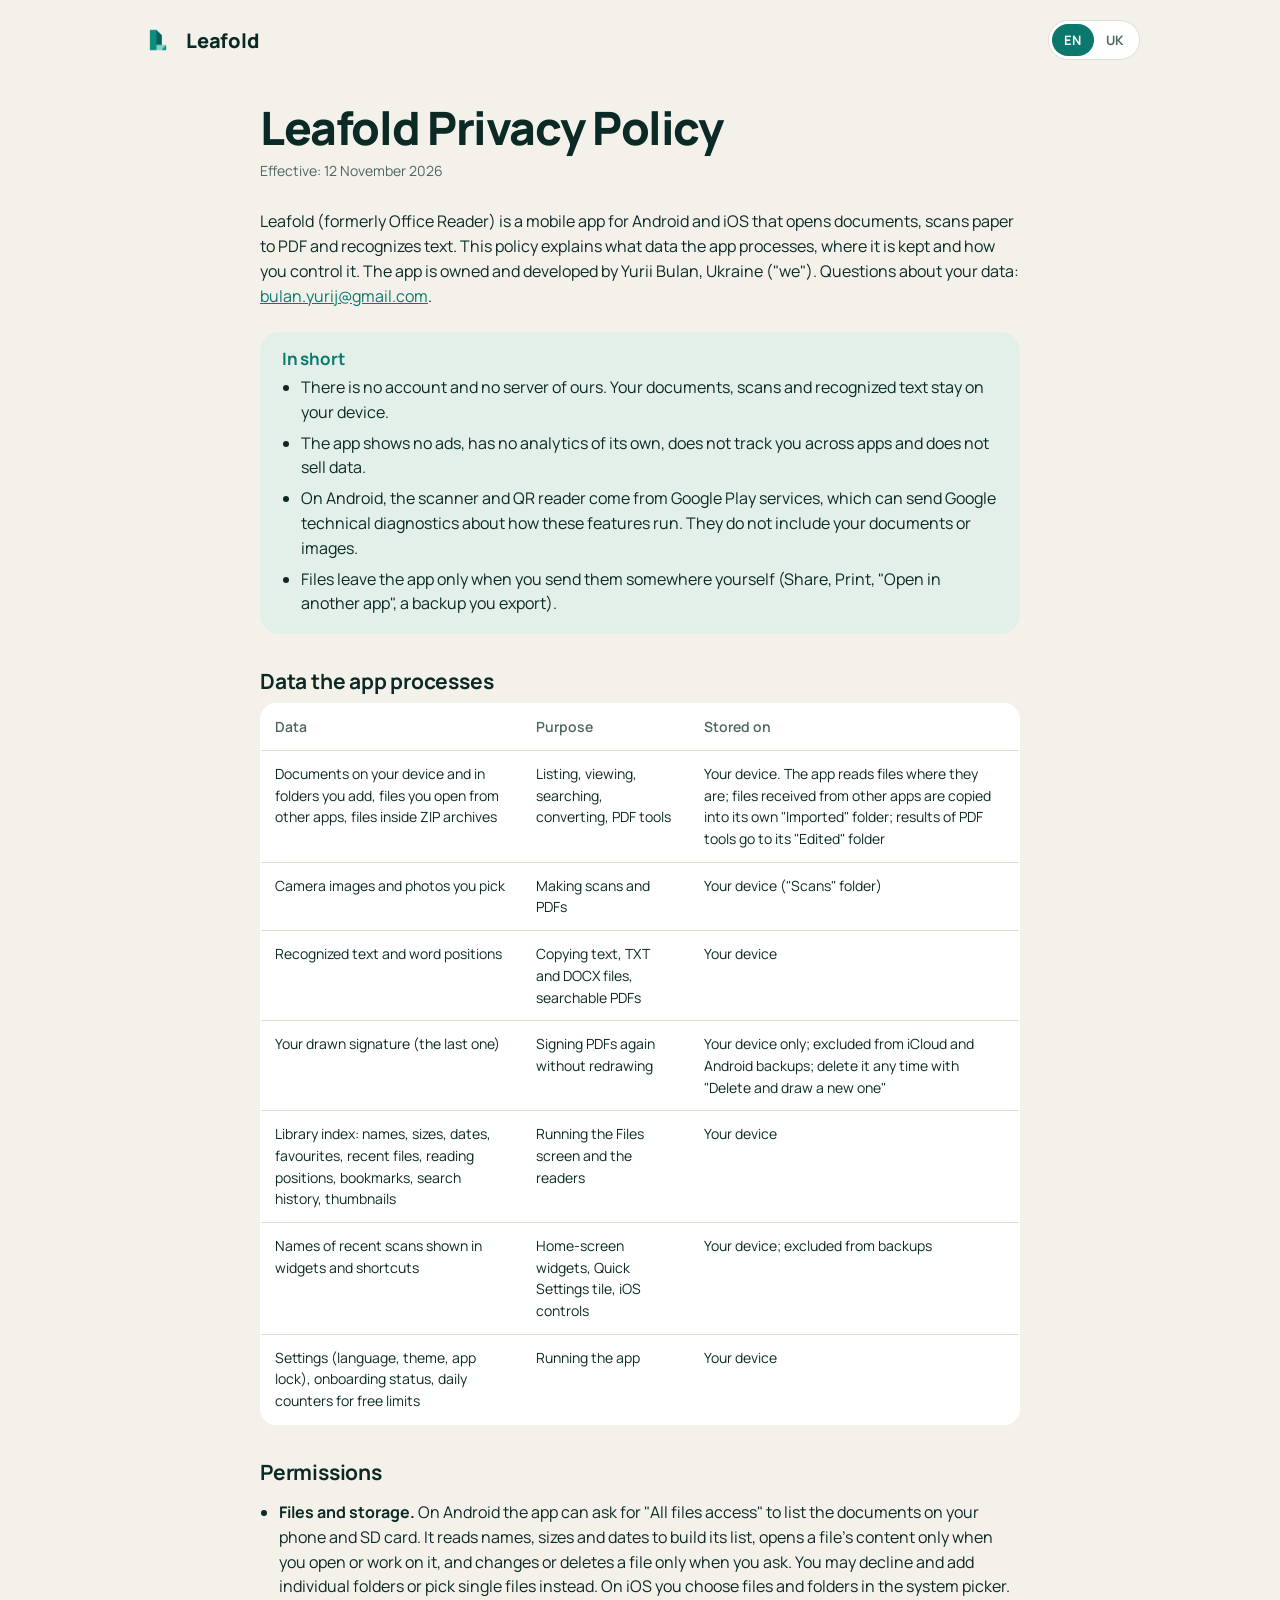
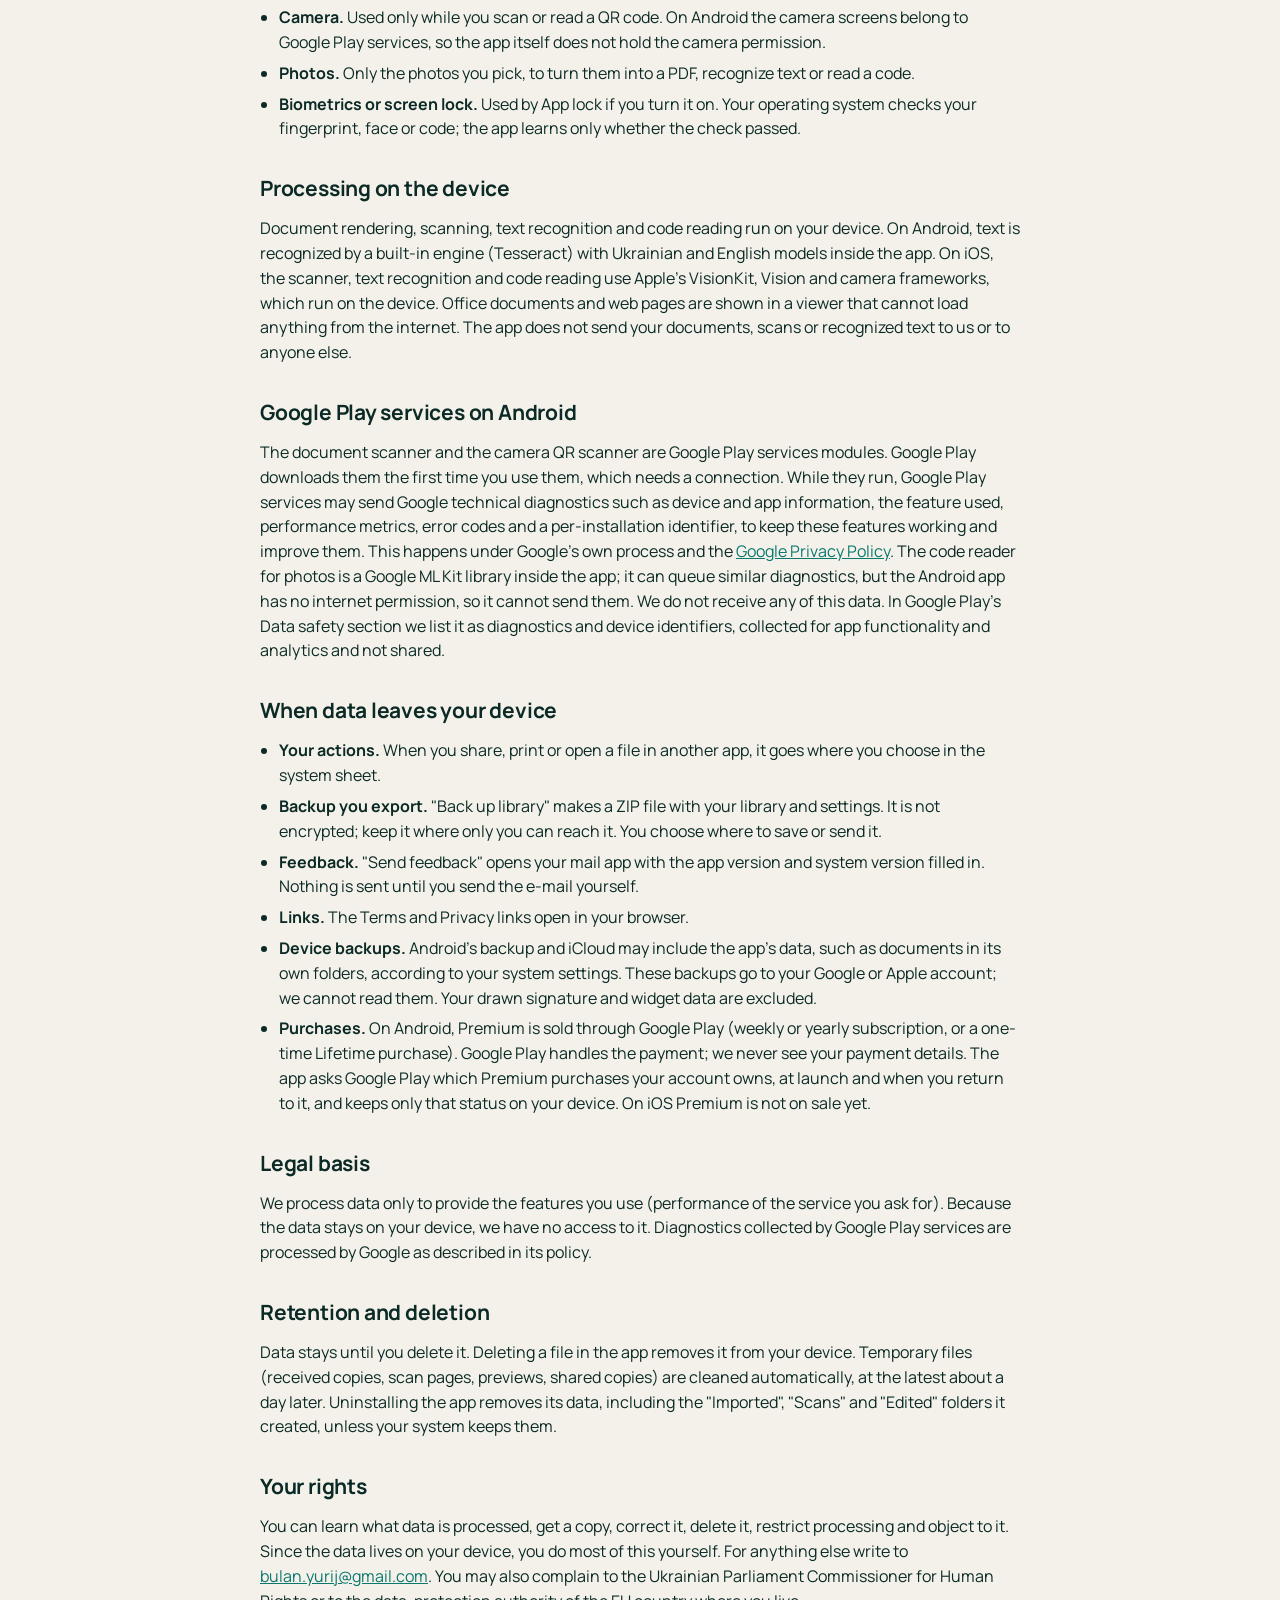
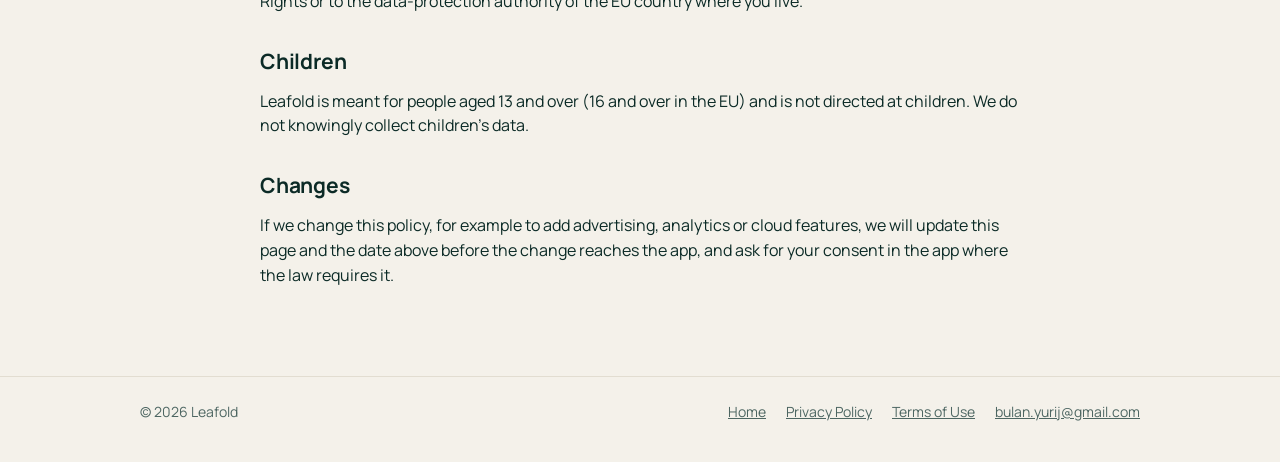
==== commit 6fcadfaa: "Privacy and Terms: Premium is sold through Google Play on Android Co-Authored-By: Claude Opus 5.5 <n" ====
--- a/privacy.html
+++ b/privacy.html
@@ -72,7 +72,7 @@
     <li><strong>Feedback.</strong> "Send feedback" opens your mail app with the app version and system version filled in. Nothing is sent until you send the e-mail yourself.</li>
     <li><strong>Links.</strong> The Terms and Privacy links open in your browser.</li>
     <li><strong>Device backups.</strong> Android's backup and iCloud may include the app's data, such as documents in its own folders, according to your system settings. These backups go to your Google or Apple account; we cannot read them. Your drawn signature and widget data are excluded.</li>
-    <li><strong>Purchases.</strong> Premium is not on sale yet. When it is, it will be paid through Google Play or the App Store; we will not see your payment details, and the app will receive only the purchase status from the store.</li>
+    <li><strong>Purchases.</strong> On Android, Premium is sold through Google Play (weekly or yearly subscription, or a one-time Lifetime purchase). Google Play handles the payment; we never see your payment details. The app asks Google Play which Premium purchases your account owns, at launch and when you return to it, and keeps only that status on your device. On iOS Premium is not on sale yet.</li>
   </ul>
 
   <h2>Legal basis</h2>
@@ -88,7 +88,7 @@
   <p>Leafold is meant for people aged 13 and over (16 and over in the EU) and is not directed at children. We do not knowingly collect children's data.</p>
 
   <h2>Changes</h2>
-  <p>If we change this policy, for example to add purchases, advertising, analytics or cloud features, we will update this page and the date above before the change reaches the app, and ask for your consent in the app where the law requires it.</p>
+  <p>If we change this policy, for example to add advertising, analytics or cloud features, we will update this page and the date above before the change reaches the app, and ask for your consent in the app where the law requires it.</p>
 </article>
 
 <article class="doc" id="uk" lang="uk" data-l="uk">
@@ -139,7 +139,7 @@
     <li><strong>Відгук.</strong> «Надіслати відгук» відкриває вашу пошту з версією застосунку й системи в тексті листа. Нічого не надсилається, доки ви самі не надішлете лист.</li>
     <li><strong>Посилання.</strong> Посилання на Умови й Політику відкриваються у вашому браузері.</li>
     <li><strong>Резервні копії пристрою.</strong> Резервне копіювання Android та iCloud можуть включати дані застосунку, зокрема документи в його власних папках, згідно з налаштуваннями системи. Ці копії зберігаються у вашому обліковому записі Google чи Apple; ми не можемо їх прочитати. Намальований підпис і дані віджетів до них не потрапляють.</li>
-    <li><strong>Покупки.</strong> Premium поки не продається. Коли з'явиться, оплата йтиме через Google Play або App Store; ми не бачитимемо платіжних даних, а застосунок отримуватиме від магазину лише статус покупки.</li>
+    <li><strong>Покупки.</strong> На Android Premium продається через Google Play (тижнева чи річна підписка або разова покупка «Назавжди»). Оплату обробляє Google Play; ми не бачимо платіжних даних. Застосунок питає в Google Play, які покупки Premium має ваш обліковий запис, під час запуску й повернення до нього, і зберігає лише цей статус на пристрої. На iOS Premium поки не продається.</li>
   </ul>
 
   <h2>Підстава обробки</h2>
@@ -155,7 +155,7 @@
   <p>Leafold призначений для людей від 13 років (від 16 років у ЄС) і не орієнтований на дітей. Ми свідомо не збираємо даних дітей.</p>
 
   <h2>Зміни</h2>
-  <p>Якщо ми змінимо політику, наприклад додамо покупки, рекламу, аналітику чи хмарні функції, ми оновимо цю сторінку й дату вище до того, як зміна з'явиться в застосунку, і попросимо вашої згоди в застосунку, де цього вимагає закон.</p>
+  <p>Якщо ми змінимо політику, наприклад додамо рекламу, аналітику чи хмарні функції, ми оновимо цю сторінку й дату вище до того, як зміна з'явиться в застосунку, і попросимо вашої згоди в застосунку, де цього вимагає закон.</p>
 </article>
 </main>
 
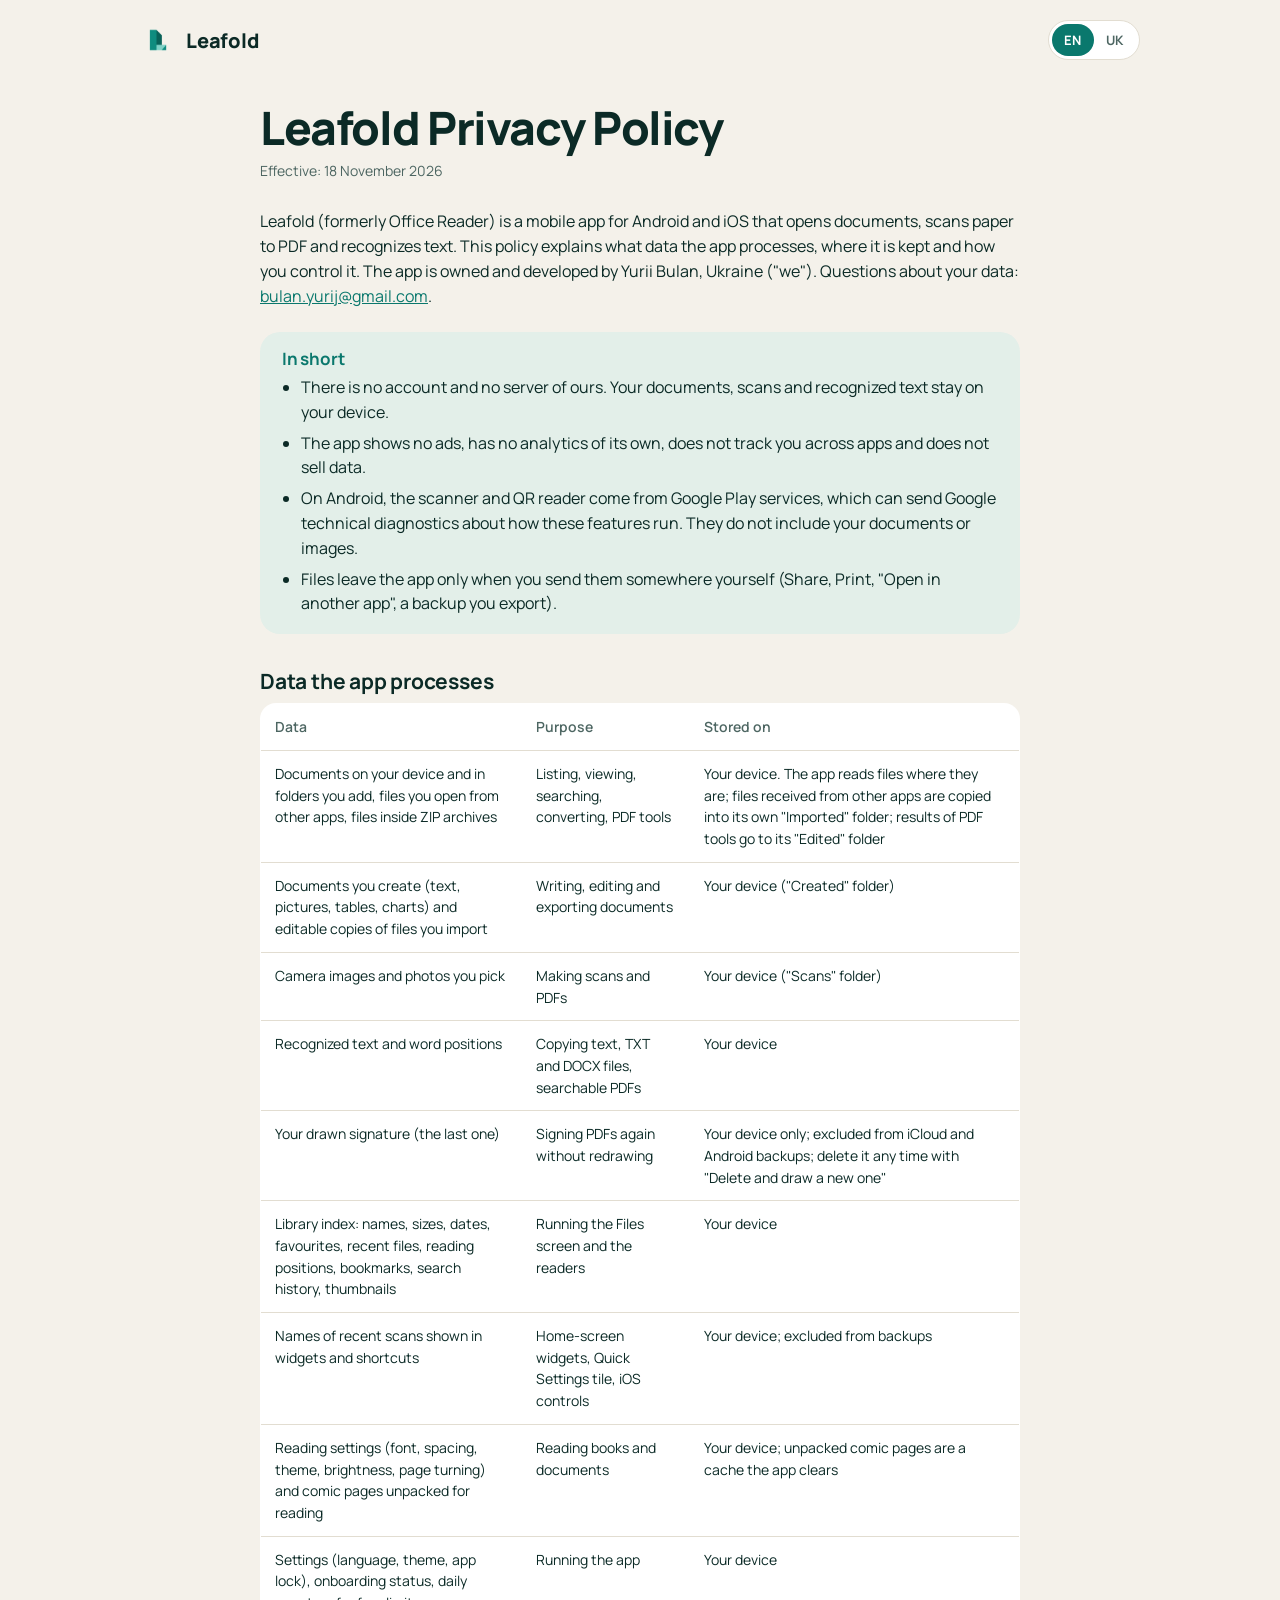
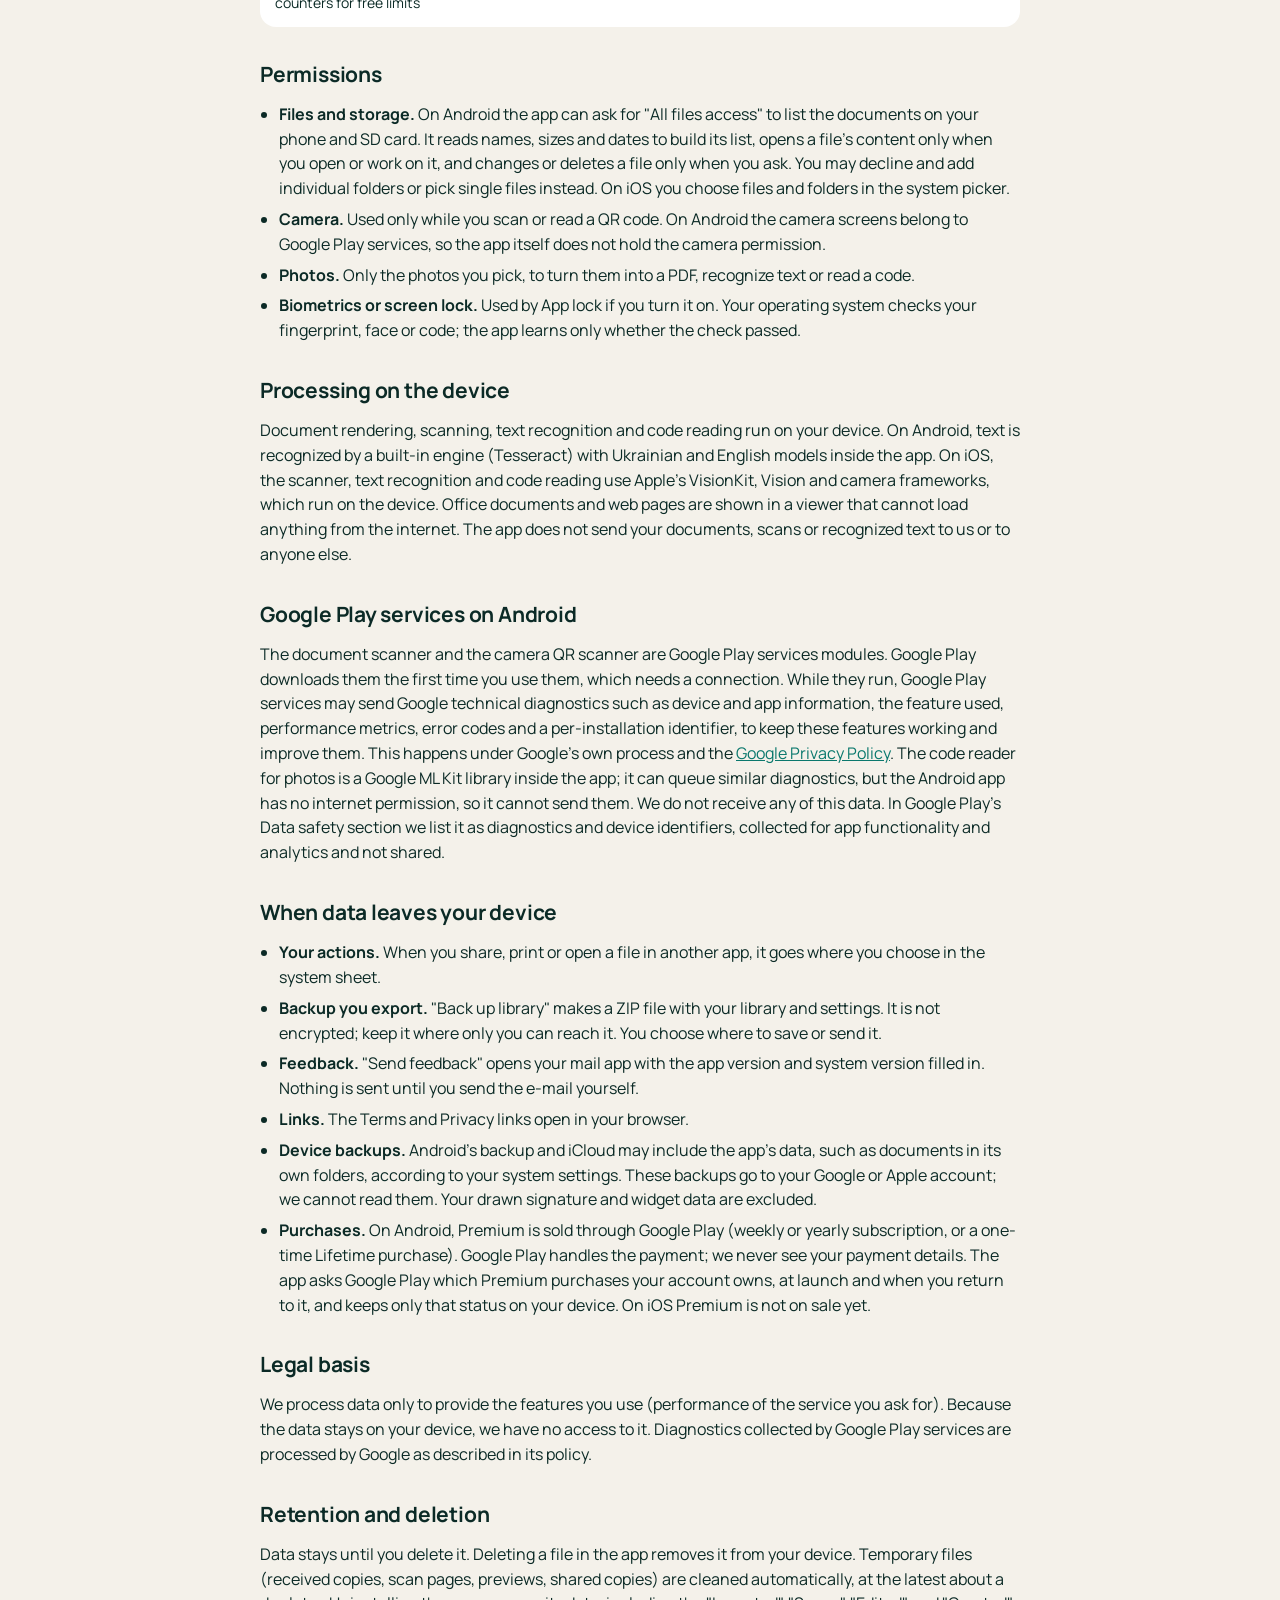
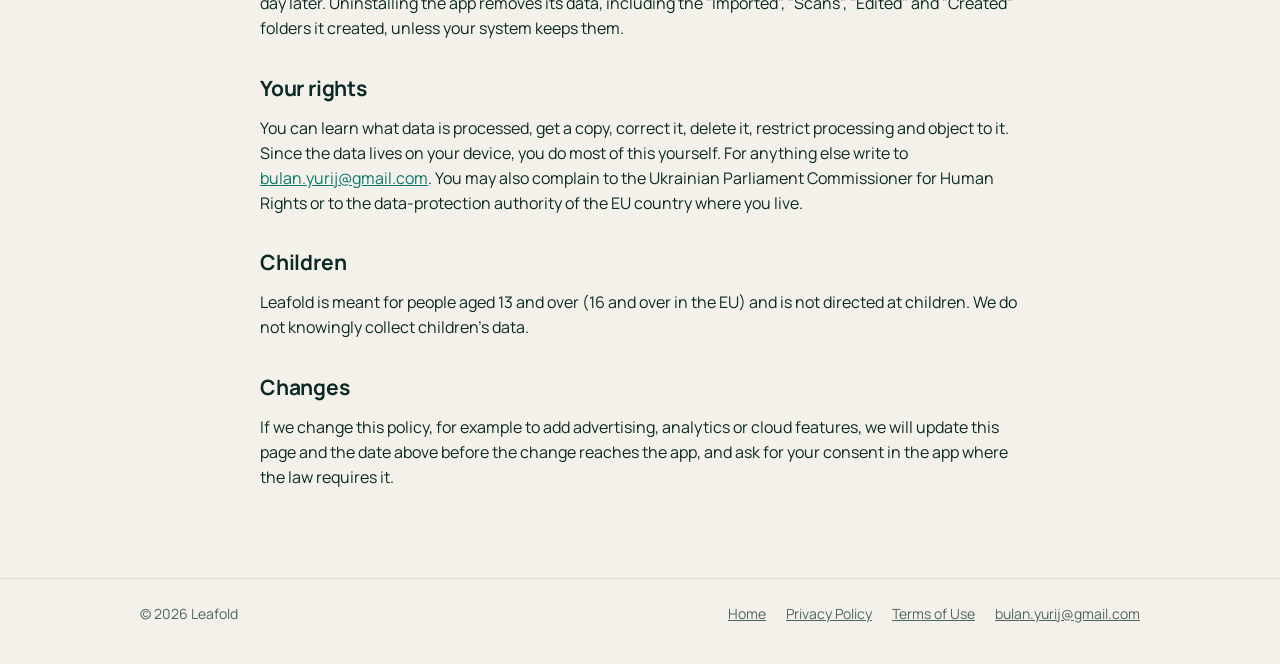
==== commit 628700dc: "Privacy: documents you create, reading settings and comic cache Co-Authored-By: Claude Opus 5.5 <nor" ====
--- a/privacy.html
+++ b/privacy.html
@@ -26,7 +26,7 @@
 <main class="wrap">
 <article class="doc" id="en" lang="en" data-l="en">
   <h1>Leafold Privacy Policy</h1>
-  <p class="meta">Effective: 12 November 2026</p>
+  <p class="meta">Effective: 18 November 2026</p>
   <p>Leafold (formerly Office Reader) is a mobile app for Android and iOS that opens documents, scans paper to PDF and recognizes text. This policy explains what data the app processes, where it is kept and how you control it. The app is owned and developed by Yurii Bulan, Ukraine ("we"). Questions about your data: <a href="mailto:bulan.yurij@gmail.com">bulan.yurij@gmail.com</a>.</p>
 
   <div class="summary">
@@ -43,11 +43,13 @@
   <table>
     <tr><th>Data</th><th>Purpose</th><th>Stored on</th></tr>
     <tr><td>Documents on your device and in folders you add, files you open from other apps, files inside ZIP archives</td><td>Listing, viewing, searching, converting, PDF tools</td><td>Your device. The app reads files where they are; files received from other apps are copied into its own "Imported" folder; results of PDF tools go to its "Edited" folder</td></tr>
+    <tr><td>Documents you create (text, pictures, tables, charts) and editable copies of files you import</td><td>Writing, editing and exporting documents</td><td>Your device ("Created" folder)</td></tr>
     <tr><td>Camera images and photos you pick</td><td>Making scans and PDFs</td><td>Your device ("Scans" folder)</td></tr>
     <tr><td>Recognized text and word positions</td><td>Copying text, TXT and DOCX files, searchable PDFs</td><td>Your device</td></tr>
     <tr><td>Your drawn signature (the last one)</td><td>Signing PDFs again without redrawing</td><td>Your device only; excluded from iCloud and Android backups; delete it any time with "Delete and draw a new one"</td></tr>
     <tr><td>Library index: names, sizes, dates, favourites, recent files, reading positions, bookmarks, search history, thumbnails</td><td>Running the Files screen and the readers</td><td>Your device</td></tr>
     <tr><td>Names of recent scans shown in widgets and shortcuts</td><td>Home-screen widgets, Quick Settings tile, iOS controls</td><td>Your device; excluded from backups</td></tr>
+    <tr><td>Reading settings (font, spacing, theme, brightness, page turning) and comic pages unpacked for reading</td><td>Reading books and documents</td><td>Your device; unpacked comic pages are a cache the app clears</td></tr>
     <tr><td>Settings (language, theme, app lock), onboarding status, daily counters for free limits</td><td>Running the app</td><td>Your device</td></tr>
   </table>
 
@@ -79,7 +81,7 @@
   <p>We process data only to provide the features you use (performance of the service you ask for). Because the data stays on your device, we have no access to it. Diagnostics collected by Google Play services are processed by Google as described in its policy.</p>
 
   <h2>Retention and deletion</h2>
-  <p>Data stays until you delete it. Deleting a file in the app removes it from your device. Temporary files (received copies, scan pages, previews, shared copies) are cleaned automatically, at the latest about a day later. Uninstalling the app removes its data, including the "Imported", "Scans" and "Edited" folders it created, unless your system keeps them.</p>
+  <p>Data stays until you delete it. Deleting a file in the app removes it from your device. Temporary files (received copies, scan pages, previews, shared copies) are cleaned automatically, at the latest about a day later. Uninstalling the app removes its data, including the "Imported", "Scans", "Edited" and "Created" folders it created, unless your system keeps them.</p>
 
   <h2>Your rights</h2>
   <p>You can learn what data is processed, get a copy, correct it, delete it, restrict processing and object to it. Since the data lives on your device, you do most of this yourself. For anything else write to <a href="mailto:bulan.yurij@gmail.com">bulan.yurij@gmail.com</a>. You may also complain to the Ukrainian Parliament Commissioner for Human Rights or to the data-protection authority of the EU country where you live.</p>
@@ -93,7 +95,7 @@
 
 <article class="doc" id="uk" lang="uk" data-l="uk">
   <h1>Політика конфіденційності Leafold</h1>
-  <p class="meta">Набирає чинності: 12 листопада 2026 року</p>
+  <p class="meta">Набирає чинності: 18 листопада 2026 року</p>
   <p>Leafold (раніше Office Reader) — мобільний застосунок для Android та iOS, який відкриває документи, сканує папір у PDF і розпізнає текст. Ця політика пояснює, які дані він обробляє, де вони зберігаються і як ними керувати. Власник і розробник застосунку — Юрій Булан (Yurii Bulan), Україна («ми»). Питання щодо даних: <a href="mailto:bulan.yurij@gmail.com">bulan.yurij@gmail.com</a>.</p>
 
   <div class="summary">
@@ -110,11 +112,13 @@
   <table>
     <tr><th>Дані</th><th>Навіщо</th><th>Де зберігаються</th></tr>
     <tr><td>Документи на пристрої й у доданих папках, файли, відкриті з інших застосунків, файли в ZIP-архівах</td><td>Список, перегляд, пошук, конвертація, інструменти PDF</td><td>Ваш пристрій. Застосунок читає файли на місці; файли з інших застосунків копіює у власну папку «Імпортовані»; результати інструментів PDF зберігає в папку «Edited»</td></tr>
+    <tr><td>Документи, які ви створюєте (текст, зображення, таблиці, діаграми), і редаговані копії імпортованих файлів</td><td>Створення, редагування й експорт документів</td><td>Ваш пристрій (папка «Створені»)</td></tr>
     <tr><td>Знімки камери й вибрані фото</td><td>Створення сканів і PDF</td><td>Ваш пристрій (папка «Scans»)</td></tr>
     <tr><td>Розпізнаний текст і положення слів</td><td>Копіювання тексту, файли TXT і DOCX, PDF з пошуком</td><td>Ваш пристрій</td></tr>
     <tr><td>Ваш намальований підпис (останній)</td><td>Повторний підпис PDF без малювання</td><td>Лише ваш пристрій; не потрапляє в резервні копії iCloud та Android; видалити будь-коли кнопкою «Видалити й намалювати новий»</td></tr>
     <tr><td>Індекс бібліотеки: назви, розміри, дати, обрані, недавні, місця читання, закладки, історія пошуку, мініатюри</td><td>Робота екрана «Файли» й читалок</td><td>Ваш пристрій</td></tr>
     <tr><td>Назви останніх сканів у віджетах і ярликах</td><td>Віджети, плитка швидких налаштувань, елементи керування iOS</td><td>Ваш пристрій; не потрапляють у резервні копії</td></tr>
+    <tr><td>Налаштування читання (шрифт, інтервали, тема, яскравість, гортання) і сторінки коміксів, розпаковані для читання</td><td>Читання книжок і документів</td><td>Ваш пристрій; розпаковані сторінки коміксів — кеш, який застосунок очищає</td></tr>
     <tr><td>Налаштування (мова, тема, блокування), стан онбордингу, денні лічильники безкоштовних лімітів</td><td>Робота застосунку</td><td>Ваш пристрій</td></tr>
   </table>
 
@@ -146,7 +150,7 @@
   <p>Ми обробляємо дані лише для надання функцій, якими ви користуєтеся (виконання послуги, яку ви просите). Оскільки дані залишаються на вашому пристрої, ми не маємо до них доступу. Діагностику, яку збирають Сервіси Google Play, Google обробляє згідно зі своєю політикою.</p>
 
   <h2>Зберігання й видалення</h2>
-  <p>Дані зберігаються, доки ви їх не видалите. Видалення файлу в застосунку видаляє його з пристрою. Тимчасові файли (отримані копії, сторінки сканів, мініатюри, копії для надсилання) прибираються автоматично, найпізніше приблизно через добу. Видалення застосунку видаляє його дані, зокрема створені ним папки «Імпортовані», «Scans» та «Edited», якщо система їх не зберігає.</p>
+  <p>Дані зберігаються, доки ви їх не видалите. Видалення файлу в застосунку видаляє його з пристрою. Тимчасові файли (отримані копії, сторінки сканів, мініатюри, копії для надсилання) прибираються автоматично, найпізніше приблизно через добу. Видалення застосунку видаляє його дані, зокрема створені ним папки «Імпортовані», «Scans», «Edited» і «Створені», якщо система їх не зберігає.</p>
 
   <h2>Ваші права</h2>
   <p>Ви маєте право знати, які дані обробляються, отримати їх копію, виправити, видалити, обмежити обробку й заперечити проти неї. Оскільки дані зберігаються на вашому пристрої, більшість цього ви робите самі. З інших питань напишіть на <a href="mailto:bulan.yurij@gmail.com">bulan.yurij@gmail.com</a>. Ви також можете звернутися до Уповноваженого Верховної Ради України з прав людини або до наглядового органу країни ЄС, де проживаєте.</p>
